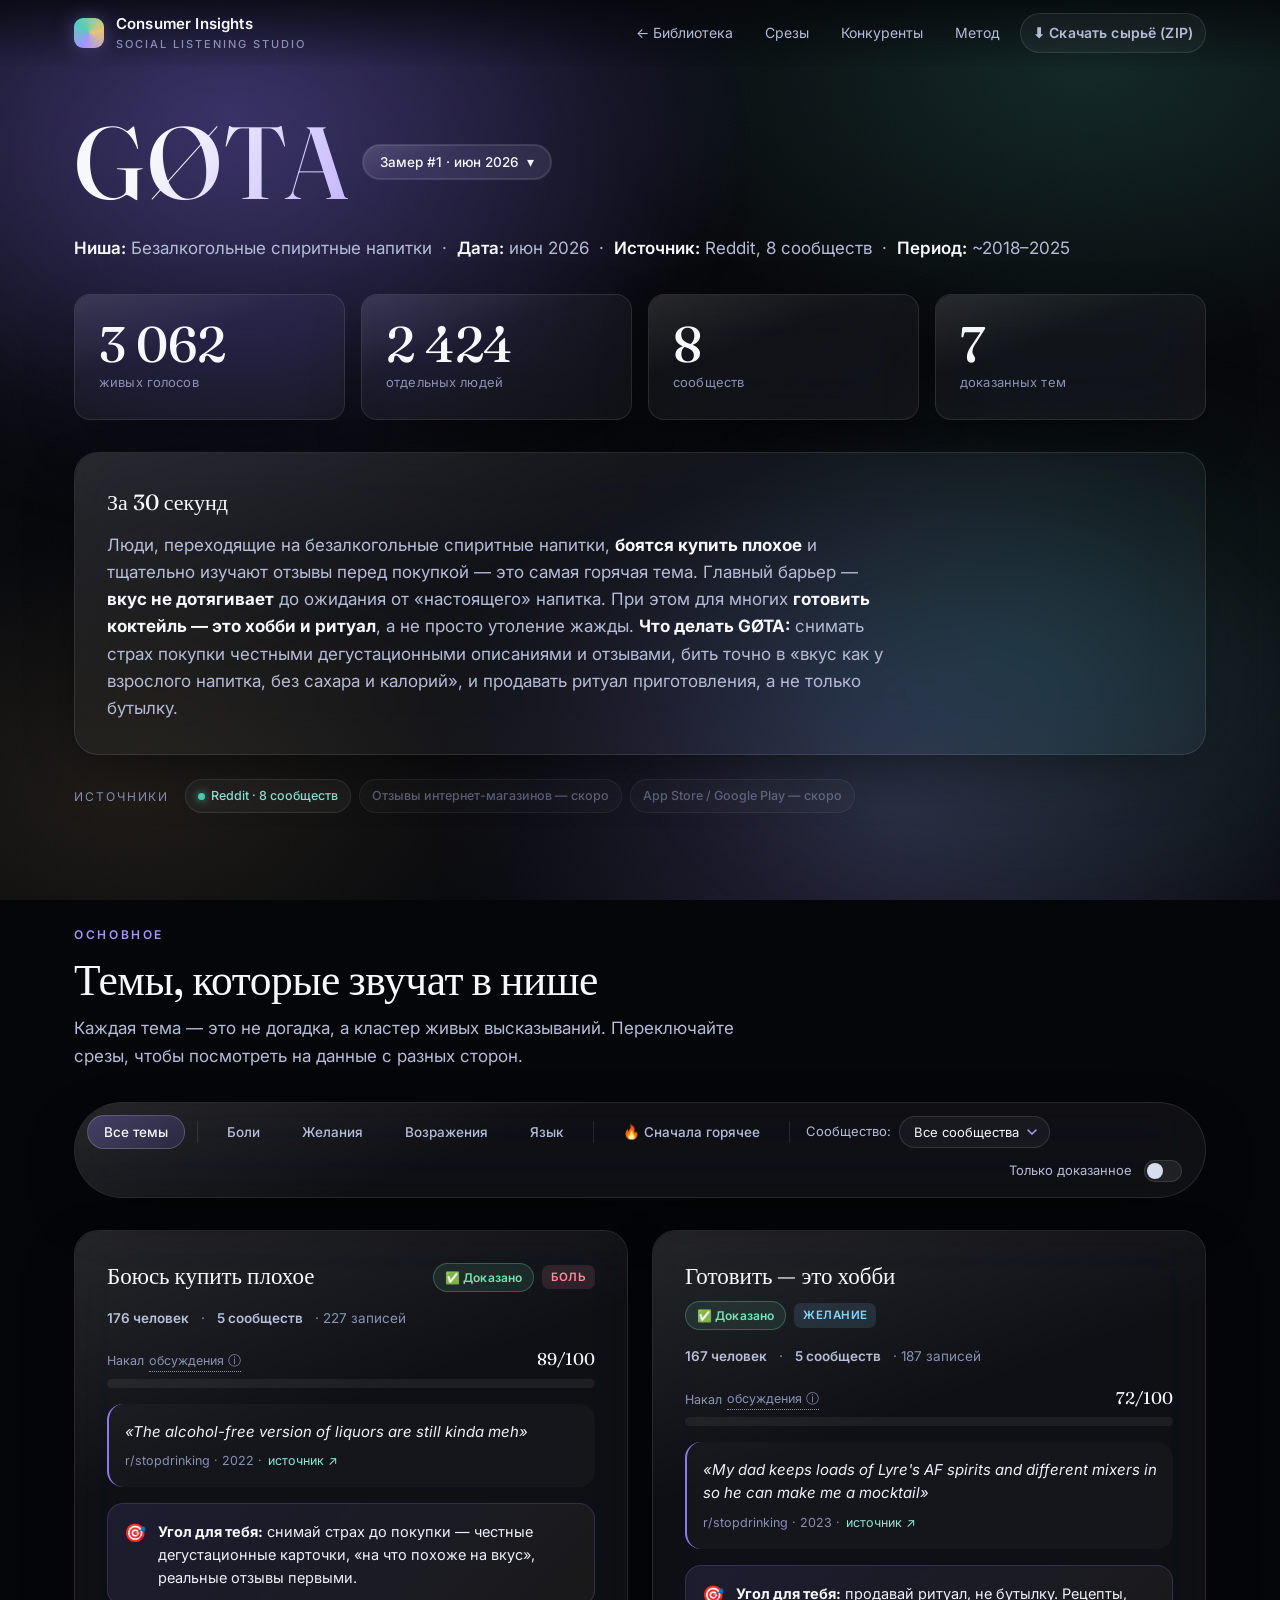
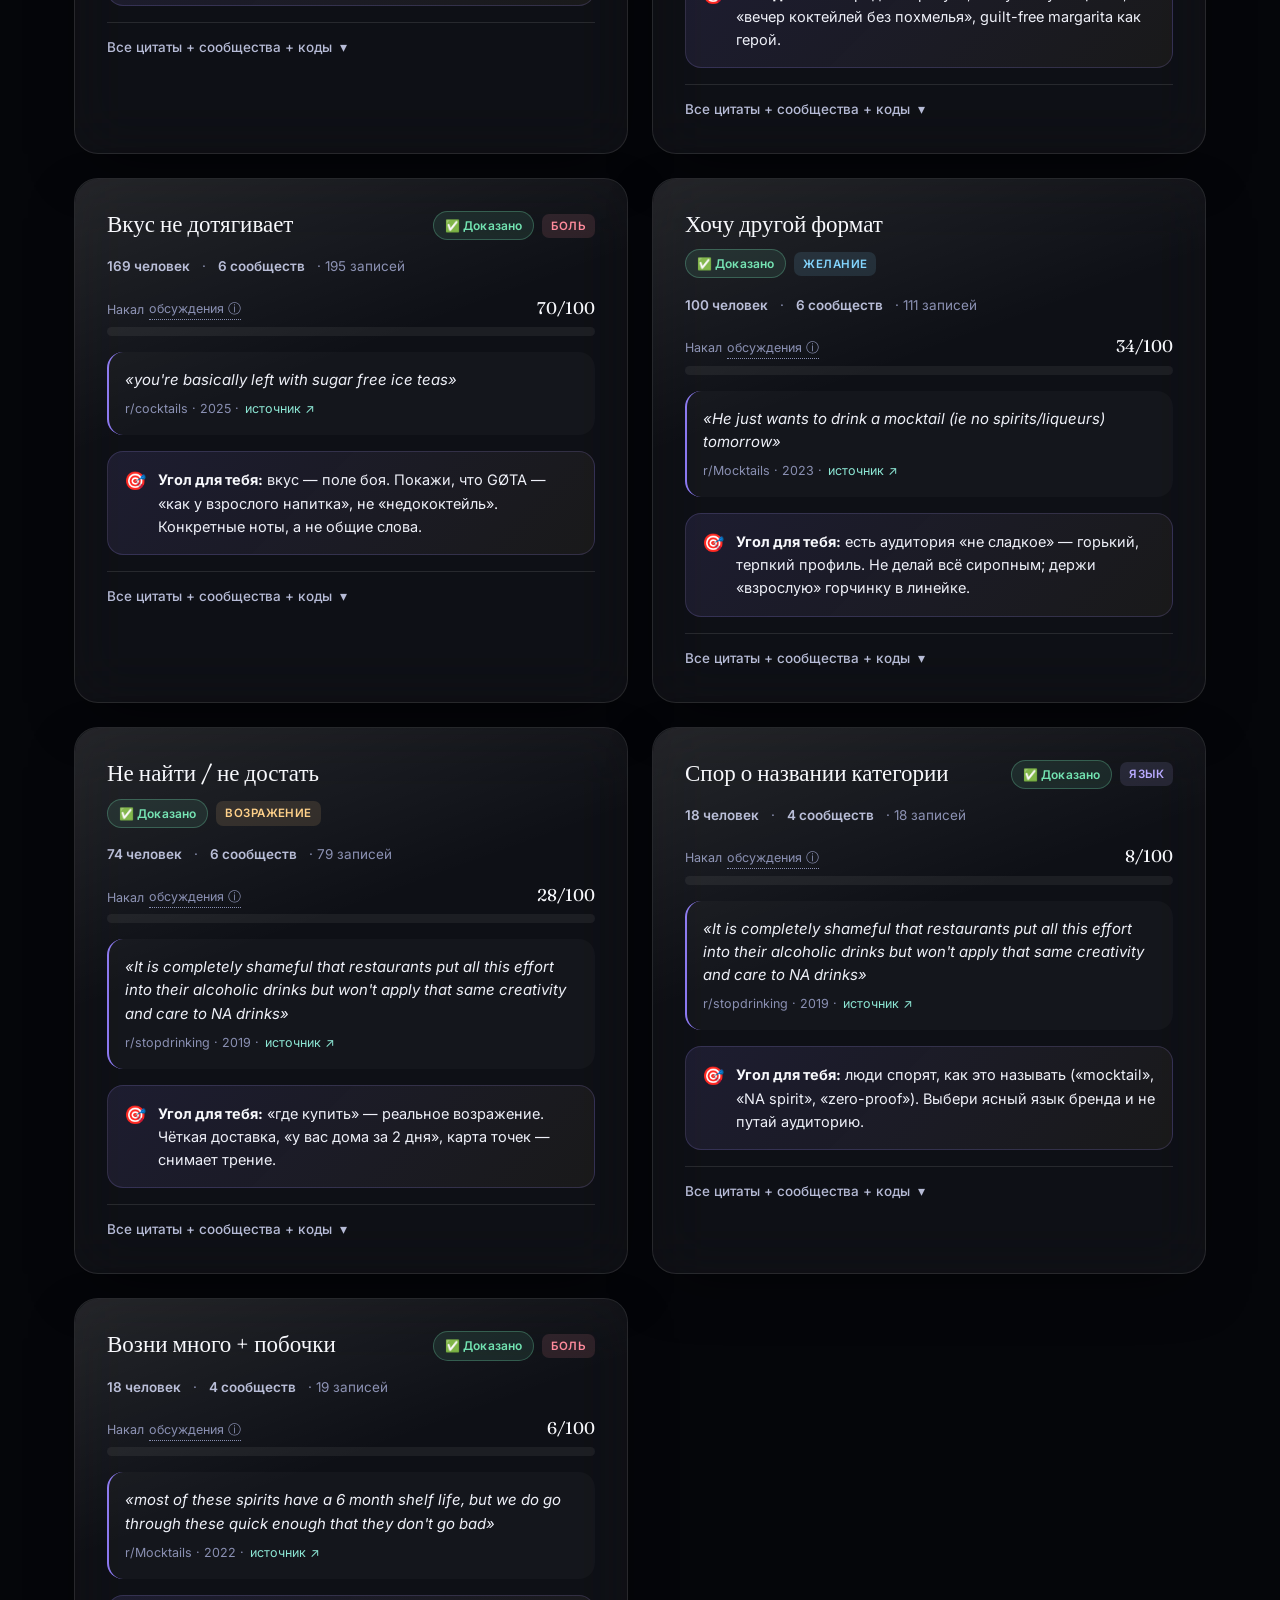
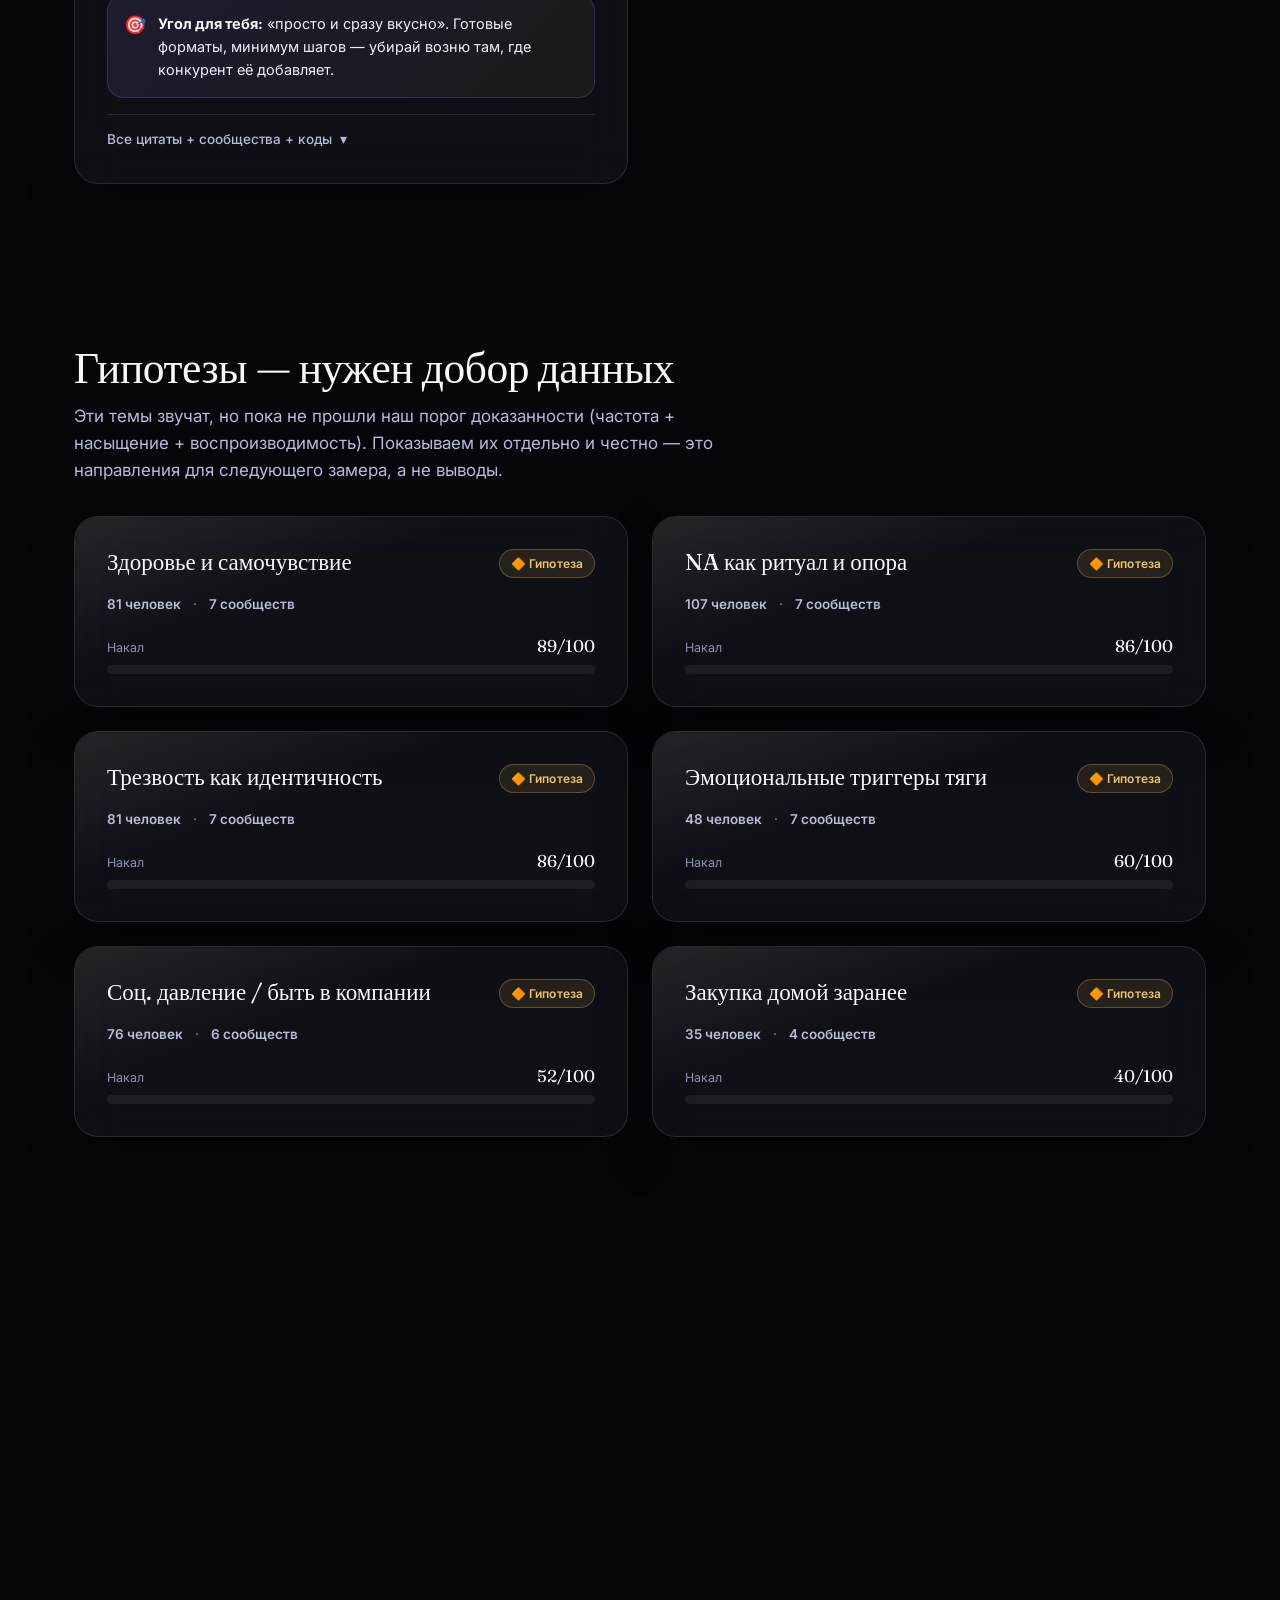
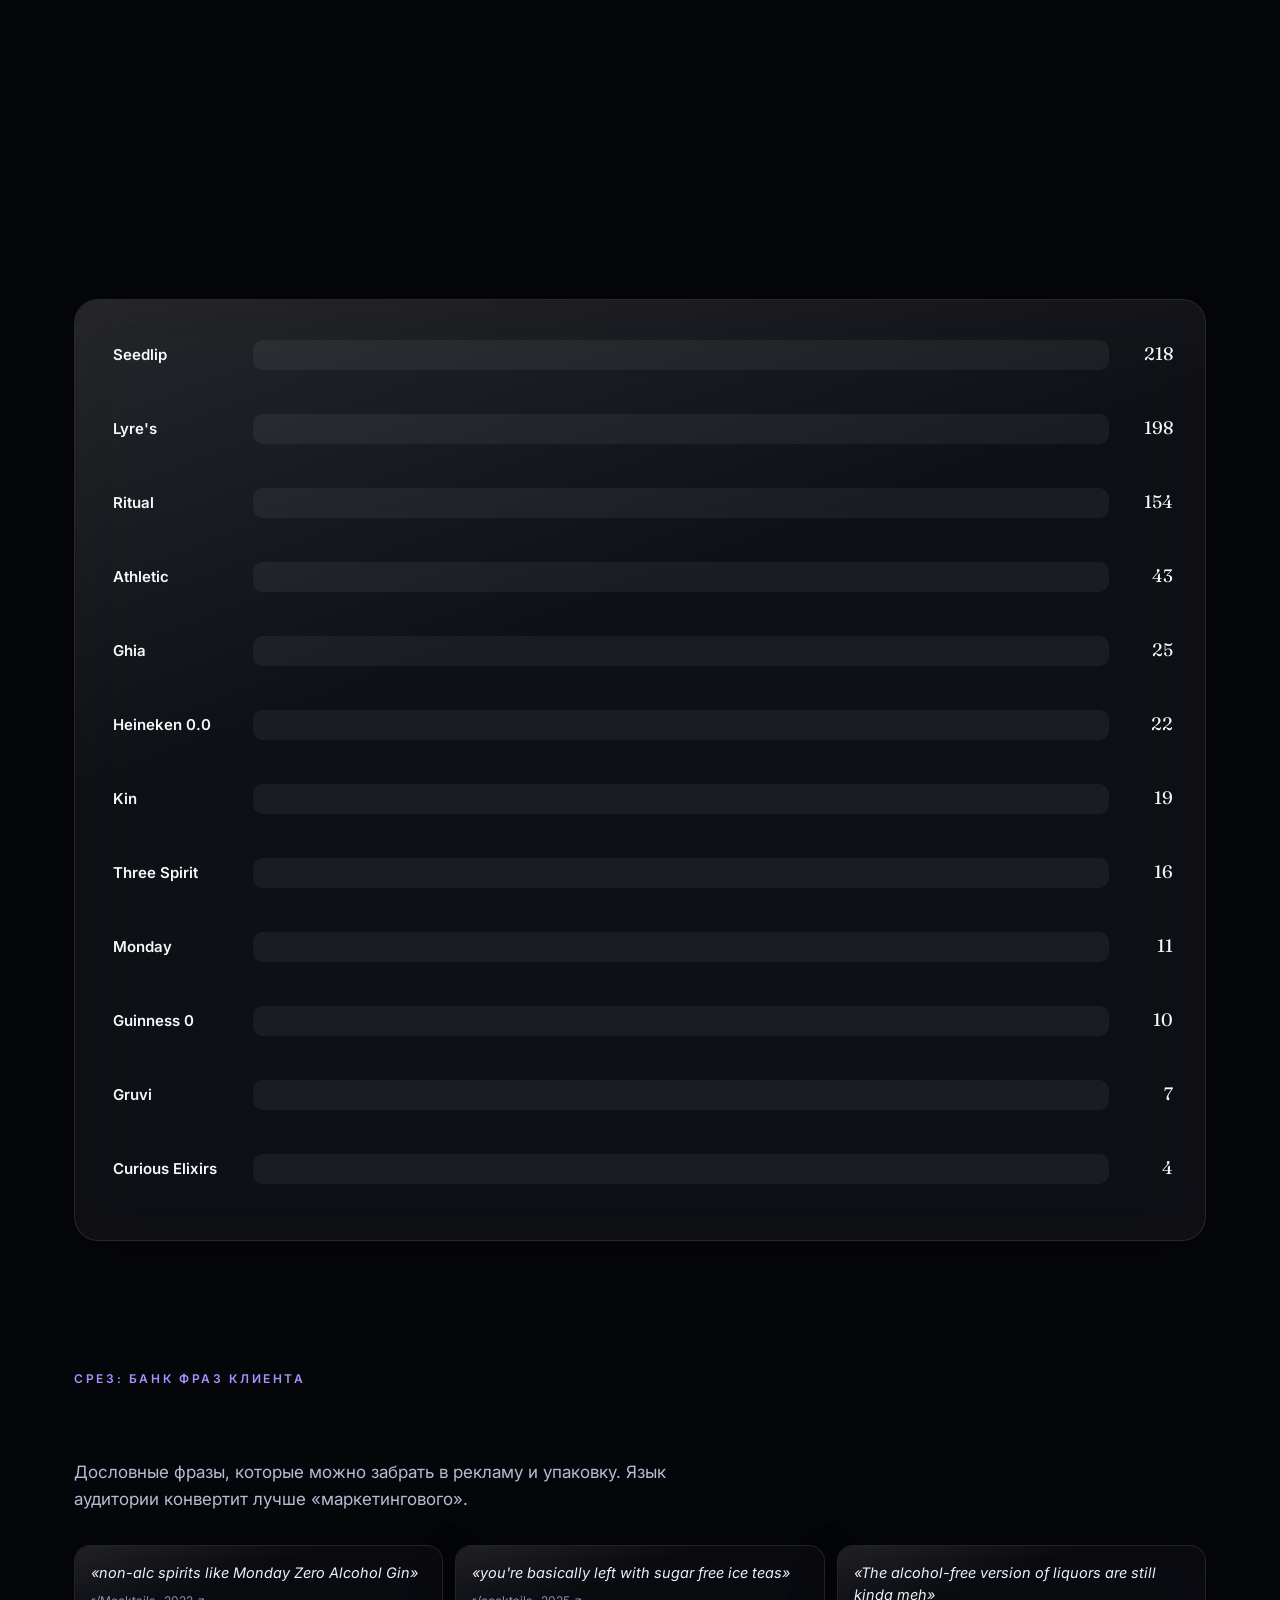
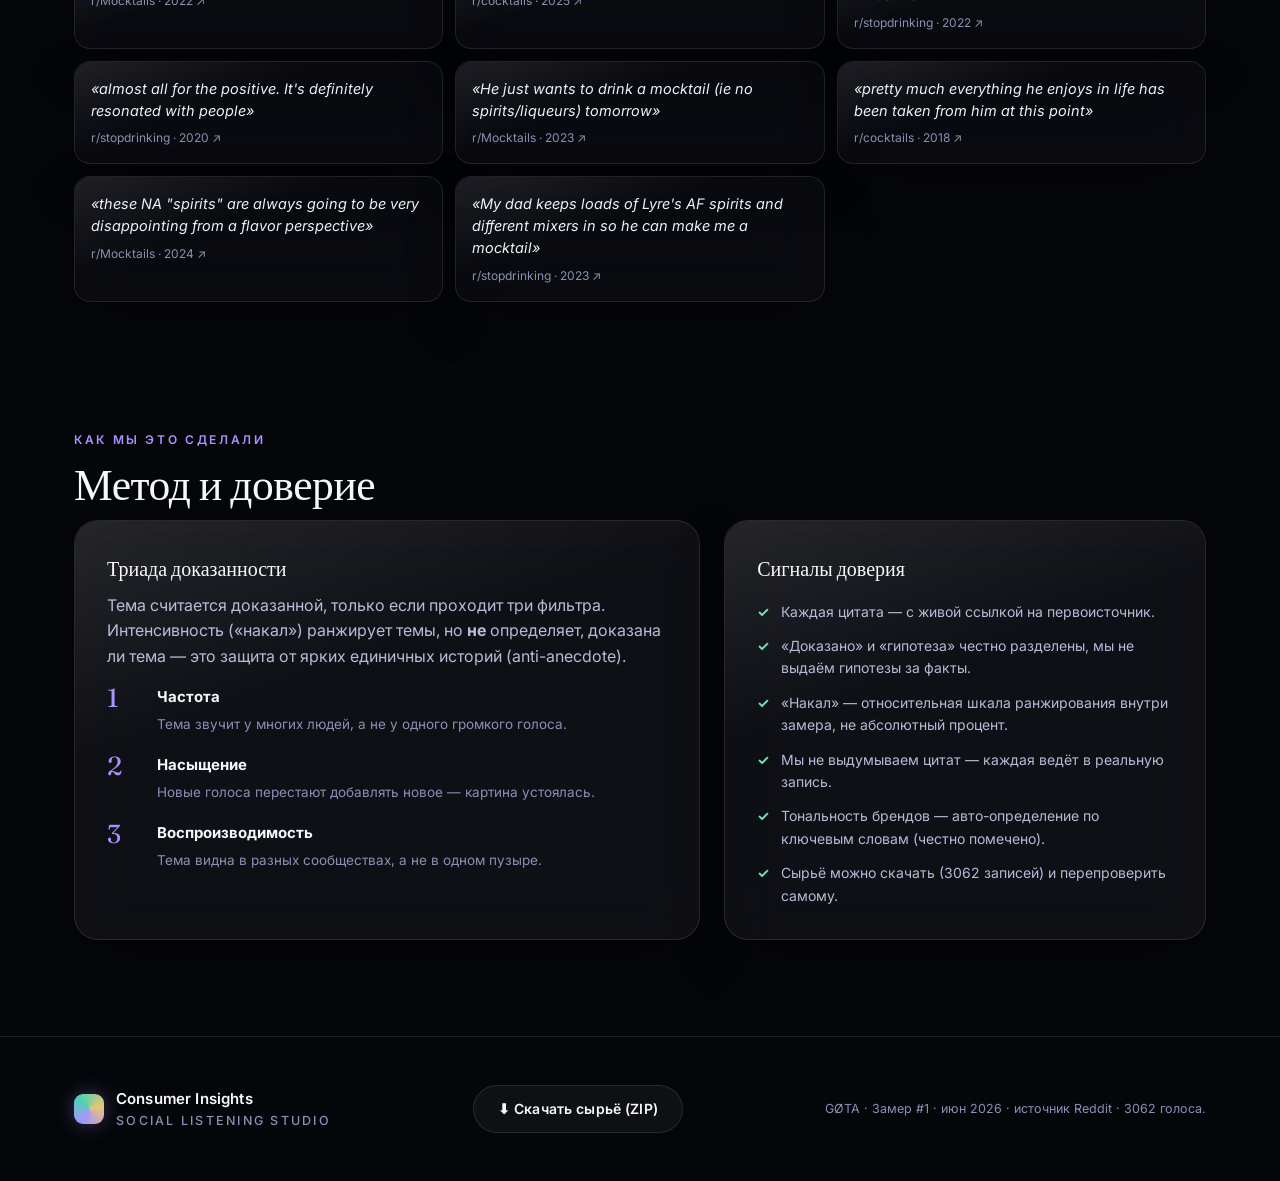
==== report-gota.html @ 9fbd5607 "Consumer Insights site — GØTA study" ====
<!DOCTYPE html>
<html lang="ru">
<head>
<meta charset="UTF-8">
<meta name="viewport" content="width=device-width, initial-scale=1.0">
<title>GØTA — Consumer Insights · Безалкогольные спиритные напитки</title>
<meta name="description" content="Исследование потребителей GØTA: 7 доказанных тем, 3062 живых голосов, источник Reddit.">
<link rel="preconnect" href="https://fonts.googleapis.com">
<link rel="preconnect" href="https://fonts.gstatic.com" crossorigin>
<link href="https://fonts.googleapis.com/css2?family=Fraunces:ital,opsz,wght@0,9..144,400;0,9..144,500;1,9..144,400&family=Inter:wght@400;500;600;700&display=swap" rel="stylesheet">
<link rel="stylesheet" href="assets/css/app.css">
<link rel="stylesheet" href="assets/css/site-extra.css">
<link rel="icon" href="data:image/svg+xml,%3Csvg xmlns='http://www.w3.org/2000/svg' viewBox='0 0 32 32'%3E%3Crect width='32' height='32' rx='9' fill='%238b78f0'/%3E%3C/svg%3E">
</head>
<body>
<div class="aurora" aria-hidden="true"></div>

<!-- ===================== TOPBAR ===================== -->
<header class="topbar">
  <div class="shell topbar__row">
    <a class="brandmark" href="index.html" aria-label="В библиотеку">
      <span class="brandmark__dot" aria-hidden="true"></span>
      <span class="brandmark__name">Consumer Insights<small>Social listening studio</small></span>
    </a>
    <nav class="topnav">
      <a href="index.html">← Библиотека</a>
      <a href="#cuts">Срезы</a>
      <a href="#brands">Конкуренты</a>
      <a href="#method">Метод</a>
      <a class="btn btn--ghost" href="gota-raw-dataset.zip" download>⬇ Скачать сырьё (ZIP)</a>
    </nav>
  </div>
</header>

<!-- ===================== 1. COVER + SUMMARY ===================== -->
<section class="cover">
  <div class="shell">
    <div class="cover__head reveal">
      <h1 class="cover__brand">GØTA</h1>
      <div class="run-select glass" role="group" aria-label="Выбор замера">
        <button class="run-select__btn" data-run-toggle aria-haspopup="true">
          <span data-run-label>Замер #1 · июн 2026</span>
          <span aria-hidden="true">▾</span>
        </button>
        <div class="run-select__menu glass">
          <div class="run-select__item" aria-current="true" data-label="Замер #1 · июн 2026">
            <span>Замер #1</span><small>июн 2026 · текущий</small>
          </div>
          <div class="run-select__item" data-label="Замер #2 · окт 2026">
            <span>Замер #2</span><small>окт 2026 · запланирован</small>
          </div>
          <div class="run-select__item" data-label="Сравнить замеры">
            <span>Сравнить динамику</span><small>скоро</small>
          </div>
        </div>
      </div>
    </div>

    <p class="cover__sub reveal" data-delay="1">
      <b>Ниша:</b> Безалкогольные спиритные напитки &nbsp;·&nbsp;
      <b>Дата:</b> июн 2026 &nbsp;·&nbsp;
      <b>Источник:</b> Reddit, 8 сообществ &nbsp;·&nbsp;
      <b>Период:</b> ~2018–2025
    </p>

    <div class="scope-grid">
      <div class="glass scope-cell reveal" data-delay="1">
        <span class="scope-cell__num" data-count="3062">0</span>
        <span class="scope-cell__label">живых голосов</span>
      </div>
      <div class="glass scope-cell reveal" data-delay="2">
        <span class="scope-cell__num" data-count="2424">0</span>
        <span class="scope-cell__label">отдельных людей</span>
      </div>
      <div class="glass scope-cell reveal" data-delay="3">
        <span class="scope-cell__num" data-count="8">0</span>
        <span class="scope-cell__label">сообществ</span>
      </div>
      <div class="glass scope-cell reveal" data-delay="4">
        <span class="scope-cell__num" data-count="7">0</span>
        <span class="scope-cell__label">доказанных тем</span>
      </div>
    </div>

    <div class="glass summary-card reveal">
      <h3>За 30 секунд</h3>
      <p>Люди, переходящие на безалкогольные спиритные напитки, <b>боятся купить плохое</b> и тщательно изучают отзывы перед покупкой — это самая горячая тема. Главный барьер — <b>вкус не дотягивает</b> до ожидания от «настоящего» напитка. При этом для многих <b>готовить коктейль — это хобби и ритуал</b>, а не просто утоление жажды. <b>Что делать GØTA:</b> снимать страх покупки честными дегустационными описаниями и отзывами, бить точно в «вкус как у взрослого напитка, без сахара и калорий», и продавать ритуал приготовления, а не только бутылку.
</p>
    </div>

    <div class="source-row reveal">
      <span class="source-row__label">Источники</span>
      <span class="chip chip--source"><span class="chip__pulse" aria-hidden="true"></span> Reddit · 8 сообществ</span>
      <span class="chip chip--soon">Отзывы интернет-магазинов — скоро</span>
      <span class="chip chip--soon">App Store / Google Play — скоро</span>
    </div>
  </div>
</section>

<!-- ===================== 2 + 3. THEMES & CUTS ===================== -->
<section id="cuts">
  <div class="shell">
    <p class="eyebrow reveal">Основное</p>
    <h2 class="section-title reveal" data-delay="1">Темы, которые звучат в нише</h2>
    <p class="section-lede reveal" data-delay="2">Каждая тема — это не догадка, а кластер живых высказываний. Переключайте срезы, чтобы посмотреть на данные с разных сторон.</p>

    <!-- CUTS / filter bar -->
    <div class="glass cutbar reveal" data-cutbar role="tablist" aria-label="Срезы данных">
      <button class="cut-chip is-active" data-filter="all" role="tab">Все темы</button>
      <span class="cutbar__divider" aria-hidden="true"></span>
      <button class="cut-chip" data-filter="pain" role="tab">Боли</button>
      <button class="cut-chip" data-filter="desire" role="tab">Желания</button>
      <button class="cut-chip" data-filter="objection" role="tab">Возражения</button>
      <button class="cut-chip" data-filter="language" role="tab">Язык</button>
      <span class="cutbar__divider" aria-hidden="true"></span>
      <button class="cut-chip" data-filter="emotion" role="tab">🔥 Сначала горячее</button>
      <span class="cutbar__divider" aria-hidden="true"></span>
      <span class="cutbar__label">Сообщество:</span>
      <select class="community-select" data-community-select aria-label="Срез по сообществу">
        <option value="all">Все сообщества</option>
        <option value="Mocktails">r/Mocktails</option>
        <option value="nonalcoholic">r/nonalcoholic</option>
        <option value="cocktails">r/cocktails</option>
        <option value="stopdrinking">r/stopdrinking</option>
        <option value="SoberCurious">r/SoberCurious</option>
        <option value="Sober">r/Sober</option>
      </select>
      <label class="toggle">
        Только доказанное
        <input type="checkbox" data-honesty-toggle aria-label="Показать только доказанные темы">
      </label>
    </div>

    <!-- THEME CARDS -->
    <div class="themes-grid" data-themes>
      <article class="glass theme-card reveal"               data-type="pain" data-status="proven" data-emotion="89"
               data-communities="Mocktails,nonalcoholic,stopdrinking,cocktails,SoberCurious">
        <div class="theme-card__head">
          <h3 class="theme-card__title">Боюсь купить плохое</h3>
          <div class="theme-card__badges">
            <span class="badge badge--proven">✅ Доказано</span>
            <span class="tag tag--pain">боль</span>
          </div>
        </div>
        <div class="theme-card__meta"><b>176&nbsp;человек</b> · <b>5&nbsp;сообществ</b> · 227&nbsp;записей</div>
        <div class="emotion">
          <div class="emotion__top">
            <span class="emotion__label">Накал <span class="tip" data-tip="Насколько горячо обсуждают эту тему — относительная шкала внутри замера, не абсолютный процент.">обсуждения ⓘ</span></span>
            <span class="emotion__val">89/100</span>
          </div>
          <div class="emotion__track"><span class="emotion__fill" data-val="89"></span></div>
        </div>
        <div class="quote">
          <p class="quote__text">«The alcohol-free version of liquors are still kinda meh»</p>
          <div class="quote__src">r/stopdrinking · 2022 · <a href="https://www.reddit.com/r/stopdrinking/comments/z7at9y/100_days_sober_what_i_wish_i_knew_when_i_started/" target="_blank" rel="noopener">источник ↗</a></div>
        </div>
        <div class="angle">
          <span class="angle__icon">🎯</span>
          <span class="angle__text"><b>Угол для тебя:</b> снимай страх до покупки — честные дегустационные карточки, «на что похоже на вкус», реальные отзывы первыми.</span>
        </div>
        <div class="expander" data-expander>
          <button class="expander__btn" aria-expanded="false">Все цитаты + сообщества + коды <span class="expander__chev" aria-hidden="true">▾</span></button>
          <div class="expander__body"><div class="expander__inner">
            <div class="quote">
              <p class="quote__text">«non-alc spirits like Monday Zero Alcohol Gin»</p>
              <div class="quote__src">r/Mocktails · 2022 · <a href="https://www.reddit.com/r/Mocktails/comments/v16ivv/for_those_asking_about_nonalc_spirits_like_monday/" target="_blank" rel="noopener">источник ↗</a></div>
            </div>
            <div class="quote">
              <p class="quote__text">«I'm not sure I could tell you if you mixed the bourbon one into anything»</p>
              <div class="quote__src">r/Mocktails · 2021 · <a href="https://www.reddit.com/r/Mocktails/comments/l6ztj1/ive_tried_a_lot_of_na_drinks_list_and_short/" target="_blank" rel="noopener">источник ↗</a></div>
            </div>
            <div class="quote">
              <p class="quote__text">«I host alot of events and this is always the number 1 favorite drink!»</p>
              <div class="quote__src">r/Mocktails · 2025 · <a href="https://www.reddit.com/r/Mocktails/comments/1knl3ef/na_lunch_drinks/msj410x/" target="_blank" rel="noopener">источник ↗</a></div>
            </div>
            <div class="theme-communities">
              <h6 class="theme-communities__h">Где звучит</h6>
              <span class="community-pill">r/Mocktails · 70</span>
              <span class="community-pill">r/nonalcoholic · 62</span>
              <span class="community-pill">r/stopdrinking · 61</span>
              <span class="community-pill">r/cocktails · 32</span>
              <span class="community-pill">r/SoberCurious · 2</span>
            </div>
            <div class="theme-codes">
              <span class="code-pill">seek-honest-na-reviews</span>
              <span class="code-pill">want-na-samples-before-buying</span>
              <span class="code-pill">stuck-with-bad-na-purchase</span>
              <span class="code-pill">share-na-favorites-list</span>
            </div>
          </div></div>
        </div>
      </article>
      <article class="glass theme-card reveal" data-delay="1"               data-type="desire" data-status="proven" data-emotion="72"
               data-communities="Mocktails,cocktails,nonalcoholic,stopdrinking,SoberCurious">
        <div class="theme-card__head">
          <h3 class="theme-card__title">Готовить — это хобби</h3>
          <div class="theme-card__badges">
            <span class="badge badge--proven">✅ Доказано</span>
            <span class="tag tag--desire">желание</span>
          </div>
        </div>
        <div class="theme-card__meta"><b>167&nbsp;человек</b> · <b>5&nbsp;сообществ</b> · 187&nbsp;записей</div>
        <div class="emotion">
          <div class="emotion__top">
            <span class="emotion__label">Накал <span class="tip" data-tip="Насколько горячо обсуждают эту тему — относительная шкала внутри замера, не абсолютный процент.">обсуждения ⓘ</span></span>
            <span class="emotion__val">72/100</span>
          </div>
          <div class="emotion__track"><span class="emotion__fill" data-val="72"></span></div>
        </div>
        <div class="quote">
          <p class="quote__text">«My dad keeps loads of Lyre's AF spirits and different mixers in so he can make me a mocktail»</p>
          <div class="quote__src">r/stopdrinking · 2023 · <a href="https://www.reddit.com/r/stopdrinking/comments/13ohjsj/the_daily_checkin_for_monday_may_22nd_just_for/" target="_blank" rel="noopener">источник ↗</a></div>
        </div>
        <div class="angle">
          <span class="angle__icon">🎯</span>
          <span class="angle__text"><b>Угол для тебя:</b> продавай ритуал, не бутылку. Рецепты, «вечер коктейлей без похмелья», guilt-free margarita как герой.</span>
        </div>
        <div class="expander" data-expander>
          <button class="expander__btn" aria-expanded="false">Все цитаты + сообщества + коды <span class="expander__chev" aria-hidden="true">▾</span></button>
          <div class="expander__body"><div class="expander__inner">
            <div class="quote">
              <p class="quote__text">«even nonalcoholic spirits or drinks with adaptogens, kava, THC and the likes are personally risky for me. They can trigger cravings or lead me back into dangerous territory»</p>
              <div class="quote__src">r/Mocktails · 2025 · <a href="https://www.reddit.com/r/Mocktails/comments/1k1de1t/seeking_complex_flavor_profile_mocktails_no_na/" target="_blank" rel="noopener">источник ↗</a></div>
            </div>
            <div class="quote">
              <p class="quote__text">«I'm not sure I could tell you if you mixed the bourbon one into anything»</p>
              <div class="quote__src">r/Mocktails · 2021 · <a href="https://www.reddit.com/r/Mocktails/comments/l6ztj1/ive_tried_a_lot_of_na_drinks_list_and_short/" target="_blank" rel="noopener">источник ↗</a></div>
            </div>
            <div class="quote">
              <p class="quote__text">«his relationship with alcohol was abusive and needed to end»</p>
              <div class="quote__src">r/cocktails · 2021 · <a href="https://www.reddit.com/r/cocktails/comments/owjizq/favorite_mocktails/" target="_blank" rel="noopener">источник ↗</a></div>
            </div>
            <div class="theme-communities">
              <h6 class="theme-communities__h">Где звучит</h6>
              <span class="community-pill">r/Mocktails · 73</span>
              <span class="community-pill">r/cocktails · 66</span>
              <span class="community-pill">r/nonalcoholic · 23</span>
              <span class="community-pill">r/stopdrinking · 23</span>
              <span class="community-pill">r/SoberCurious · 2</span>
            </div>
            <div class="theme-codes">
              <span class="code-pill">ritual-of-making-drinks</span>
              <span class="code-pill">enjoy-cocktail-hobby-sober</span>
              <span class="code-pill">diy-mocktails-with-syrups</span>
              <span class="code-pill">diy-cheaper-than-na-spirits</span>
              <span class="code-pill">blend-na-spirits-to-improve</span>
            </div>
          </div></div>
        </div>
      </article>
      <article class="glass theme-card reveal" data-delay="2"               data-type="pain" data-status="proven" data-emotion="70"
               data-communities="Mocktails,cocktails,nonalcoholic,stopdrinking,SoberCurious,Sober">
        <div class="theme-card__head">
          <h3 class="theme-card__title">Вкус не дотягивает</h3>
          <div class="theme-card__badges">
            <span class="badge badge--proven">✅ Доказано</span>
            <span class="tag tag--pain">боль</span>
          </div>
        </div>
        <div class="theme-card__meta"><b>169&nbsp;человек</b> · <b>6&nbsp;сообществ</b> · 195&nbsp;записей</div>
        <div class="emotion">
          <div class="emotion__top">
            <span class="emotion__label">Накал <span class="tip" data-tip="Насколько горячо обсуждают эту тему — относительная шкала внутри замера, не абсолютный процент.">обсуждения ⓘ</span></span>
            <span class="emotion__val">70/100</span>
          </div>
          <div class="emotion__track"><span class="emotion__fill" data-val="70"></span></div>
        </div>
        <div class="quote">
          <p class="quote__text">«you're basically left with sugar free ice teas»</p>
          <div class="quote__src">r/cocktails · 2025 · <a href="https://www.reddit.com/r/cocktails/comments/1kpen5a/i_have_a_challenge_for_bars_and_cocktail_wizards/msx9cxl/" target="_blank" rel="noopener">источник ↗</a></div>
        </div>
        <div class="angle">
          <span class="angle__icon">🎯</span>
          <span class="angle__text"><b>Угол для тебя:</b> вкус — поле боя. Покажи, что GØTA — «как у взрослого напитка», не «недококтейль». Конкретные ноты, а не общие слова.</span>
        </div>
        <div class="expander" data-expander>
          <button class="expander__btn" aria-expanded="false">Все цитаты + сообщества + коды <span class="expander__chev" aria-hidden="true">▾</span></button>
          <div class="expander__body"><div class="expander__inner">
            <div class="quote">
              <p class="quote__text">«I may not return to alcohol even post pregnancy because I am really not missing how it made me feel»</p>
              <div class="quote__src">r/Mocktails · 2022 · <a href="https://www.reddit.com/r/Mocktails/comments/uptgz3/how_to_get_that_tang/" target="_blank" rel="noopener">источник ↗</a></div>
            </div>
            <div class="quote">
              <p class="quote__text">«I'm not sure I could tell you if you mixed the bourbon one into anything»</p>
              <div class="quote__src">r/Mocktails · 2021 · <a href="https://www.reddit.com/r/Mocktails/comments/l6ztj1/ive_tried_a_lot_of_na_drinks_list_and_short/" target="_blank" rel="noopener">источник ↗</a></div>
            </div>
            <div class="quote">
              <p class="quote__text">«I don't own NA rum; you could certainly give that a try, but I'm not convinced that it would be good unless you find a good brand or make your own»</p>
              <div class="quote__src">r/Mocktails · 2025 · <a href="https://www.reddit.com/r/Mocktails/comments/1kkdna8/nai_tai/" target="_blank" rel="noopener">источник ↗</a></div>
            </div>
            <div class="theme-communities">
              <h6 class="theme-communities__h">Где звучит</h6>
              <span class="community-pill">r/Mocktails · 57</span>
              <span class="community-pill">r/cocktails · 54</span>
              <span class="community-pill">r/nonalcoholic · 48</span>
              <span class="community-pill">r/stopdrinking · 33</span>
              <span class="community-pill">r/SoberCurious · 2</span>
              <span class="community-pill">r/Sober · 1</span>
            </div>
            <div class="theme-codes">
              <span class="code-pill">question-na-spirit-taste</span>
              <span class="code-pill">seedlip-weak-flavor</span>
              <span class="code-pill">na-bourbon-too-smoky</span>
              <span class="code-pill">na-too-sweet</span>
              <span class="code-pill">na-flavor-lost-in-mixing</span>
              <span class="code-pill">na-spirit-too-weak-solo</span>
              <span class="code-pill">na-spirits-fail-to-satisfy</span>
              <span class="code-pill">na-must-replace-mouthfeel-burn</span>
            </div>
          </div></div>
        </div>
      </article>
      <article class="glass theme-card reveal" data-delay="3"               data-type="desire" data-status="proven" data-emotion="34"
               data-communities="Mocktails,nonalcoholic,stopdrinking,cocktails,SoberCurious,Sober">
        <div class="theme-card__head">
          <h3 class="theme-card__title">Хочу другой формат</h3>
          <div class="theme-card__badges">
            <span class="badge badge--proven">✅ Доказано</span>
            <span class="tag tag--desire">желание</span>
          </div>
        </div>
        <div class="theme-card__meta"><b>100&nbsp;человек</b> · <b>6&nbsp;сообществ</b> · 111&nbsp;записей</div>
        <div class="emotion">
          <div class="emotion__top">
            <span class="emotion__label">Накал <span class="tip" data-tip="Насколько горячо обсуждают эту тему — относительная шкала внутри замера, не абсолютный процент.">обсуждения ⓘ</span></span>
            <span class="emotion__val">34/100</span>
          </div>
          <div class="emotion__track"><span class="emotion__fill" data-val="34"></span></div>
        </div>
        <div class="quote">
          <p class="quote__text">«He just wants to drink a mocktail (ie no spirits/liqueurs) tomorrow»</p>
          <div class="quote__src">r/Mocktails · 2023 · <a href="https://www.reddit.com/r/Mocktails/comments/14wyw9p/mocktail_with_angostura/" target="_blank" rel="noopener">источник ↗</a></div>
        </div>
        <div class="angle">
          <span class="angle__icon">🎯</span>
          <span class="angle__text"><b>Угол для тебя:</b> есть аудитория «не сладкое» — горький, терпкий профиль. Не делай всё сиропным; держи «взрослую» горчинку в линейке.</span>
        </div>
        <div class="expander" data-expander>
          <button class="expander__btn" aria-expanded="false">Все цитаты + сообщества + коды <span class="expander__chev" aria-hidden="true">▾</span></button>
          <div class="expander__body"><div class="expander__inner">
            <div class="quote">
              <p class="quote__text">«good but honestly can just skip that stuff and do tonic water with a healthy squeeze of lime»</p>
              <div class="quote__src">r/stopdrinking · 2022 · <a href="https://www.reddit.com/r/stopdrinking/comments/t1zo1a/any_favorite_na_spirits_or_beers/" target="_blank" rel="noopener">источник ↗</a></div>
            </div>
            <div class="quote">
              <p class="quote__text">«My crutch when it comes to beer has always trash beer like a Miller High Life or a Coors Banquet»</p>
              <div class="quote__src">r/stopdrinking · 2022 · <a href="https://www.reddit.com/r/stopdrinking/comments/ydl6if/where_can_i_get_tasty_nonalcoholic_beer_and_liquor/" target="_blank" rel="noopener">источник ↗</a></div>
            </div>
            <div class="quote">
              <p class="quote__text">«I'd still love to find something interesting to drink while cooking that doesn't have bubbles»</p>
              <div class="quote__src">r/stopdrinking · 2023 · <a href="https://www.reddit.com/r/stopdrinking/comments/106cnc5/has_anyone_tried_non_na_wine_or_seedlip_spirits/" target="_blank" rel="noopener">источник ↗</a></div>
            </div>
            <div class="theme-communities">
              <h6 class="theme-communities__h">Где звучит</h6>
              <span class="community-pill">r/Mocktails · 37</span>
              <span class="community-pill">r/nonalcoholic · 34</span>
              <span class="community-pill">r/stopdrinking · 23</span>
              <span class="community-pill">r/cocktails · 14</span>
              <span class="community-pill">r/SoberCurious · 2</span>
              <span class="community-pill">r/Sober · 1</span>
            </div>
            <div class="theme-codes">
              <span class="code-pill">seek-non-carbonated-na</span>
              <span class="code-pill">seek-lighter-na-beer</span>
              <span class="code-pill">want-functional-na-drinks</span>
              <span class="code-pill">prefer-rtd-na-format</span>
              <span class="code-pill">prefer-clean-label-na</span>
              <span class="code-pill">prefer-na-own-identity</span>
              <span class="code-pill">prefer-simple-over-na-spirits</span>
              <span class="code-pill">prefer-traditional-mocktails</span>
            </div>
          </div></div>
        </div>
      </article>
      <article class="glass theme-card reveal" data-delay="0"               data-type="objection" data-status="proven" data-emotion="28"
               data-communities="Mocktails,nonalcoholic,stopdrinking,cocktails,Sober,SoberCurious">
        <div class="theme-card__head">
          <h3 class="theme-card__title">Не найти / не достать</h3>
          <div class="theme-card__badges">
            <span class="badge badge--proven">✅ Доказано</span>
            <span class="tag tag--objection">возражение</span>
          </div>
        </div>
        <div class="theme-card__meta"><b>74&nbsp;человек</b> · <b>6&nbsp;сообществ</b> · 79&nbsp;записей</div>
        <div class="emotion">
          <div class="emotion__top">
            <span class="emotion__label">Накал <span class="tip" data-tip="Насколько горячо обсуждают эту тему — относительная шкала внутри замера, не абсолютный процент.">обсуждения ⓘ</span></span>
            <span class="emotion__val">28/100</span>
          </div>
          <div class="emotion__track"><span class="emotion__fill" data-val="28"></span></div>
        </div>
        <div class="quote">
          <p class="quote__text">«It is completely shameful that restaurants put all this effort into their alcoholic drinks but won't apply that same creativity and care to NA drinks»</p>
          <div class="quote__src">r/stopdrinking · 2019 · <a href="https://www.reddit.com/r/stopdrinking/comments/d6vh2n/my_bartender_friend_is_going_to_create_a_na_drink/" target="_blank" rel="noopener">источник ↗</a></div>
        </div>
        <div class="angle">
          <span class="angle__icon">🎯</span>
          <span class="angle__text"><b>Угол для тебя:</b> «где купить» — реальное возражение. Чёткая доставка, «у вас дома за 2 дня», карта точек — снимает трение.</span>
        </div>
        <div class="expander" data-expander>
          <button class="expander__btn" aria-expanded="false">Все цитаты + сообщества + коды <span class="expander__chev" aria-hidden="true">▾</span></button>
          <div class="expander__body"><div class="expander__inner">
            <div class="quote">
              <p class="quote__text">«pretty much everything he enjoys in life has been taken from him at this point»</p>
              <div class="quote__src">r/cocktails · 2018 · <a href="https://www.reddit.com/r/cocktails/comments/88jbo5/help_is_there_a_good_nonalcoholic_gin_substitute/" target="_blank" rel="noopener">источник ↗</a></div>
            </div>
            <div class="quote">
              <p class="quote__text">«I did watch the bartender make my drink to ensure there would be no alcohol in it»</p>
              <div class="quote__src">r/Sober · 2025 · <a href="https://www.reddit.com/r/Sober/comments/1kplwct/went_to_a_bar_last_night_and_did_not_drink/" target="_blank" rel="noopener">источник ↗</a></div>
            </div>
            <div class="quote">
              <p class="quote__text">«almost all for the positive. It's definitely resonated with people»</p>
              <div class="quote__src">r/stopdrinking · 2020 · <a href="https://www.reddit.com/r/stopdrinking/comments/elwkdb/one_of_minneapolis_best_cocktail_bars_has_a_new/" target="_blank" rel="noopener">источник ↗</a></div>
            </div>
            <div class="theme-communities">
              <h6 class="theme-communities__h">Где звучит</h6>
              <span class="community-pill">r/Mocktails · 24</span>
              <span class="community-pill">r/nonalcoholic · 24</span>
              <span class="community-pill">r/stopdrinking · 16</span>
              <span class="community-pill">r/cocktails · 13</span>
              <span class="community-pill">r/Sober · 1</span>
              <span class="community-pill">r/SoberCurious · 1</span>
            </div>
            <div class="theme-codes">
              <span class="code-pill">na-availability-varies-by-region</span>
              <span class="code-pill">na-hard-to-find-in-store</span>
              <span class="code-pill">seek-na-at-restaurants</span>
              <span class="code-pill">age-gate-frustration-for-na</span>
              <span class="code-pill">bar-serves-na-spirits</span>
            </div>
          </div></div>
        </div>
      </article>
      <article class="glass theme-card reveal" data-delay="1"               data-type="language" data-status="proven" data-emotion="8"
               data-communities="cocktails,stopdrinking,nonalcoholic,Mocktails">
        <div class="theme-card__head">
          <h3 class="theme-card__title">Спор о названии категории</h3>
          <div class="theme-card__badges">
            <span class="badge badge--proven">✅ Доказано</span>
            <span class="tag tag--language">язык</span>
          </div>
        </div>
        <div class="theme-card__meta"><b>18&nbsp;человек</b> · <b>4&nbsp;сообществ</b> · 18&nbsp;записей</div>
        <div class="emotion">
          <div class="emotion__top">
            <span class="emotion__label">Накал <span class="tip" data-tip="Насколько горячо обсуждают эту тему — относительная шкала внутри замера, не абсолютный процент.">обсуждения ⓘ</span></span>
            <span class="emotion__val">8/100</span>
          </div>
          <div class="emotion__track"><span class="emotion__fill" data-val="8"></span></div>
        </div>
        <div class="quote">
          <p class="quote__text">«It is completely shameful that restaurants put all this effort into their alcoholic drinks but won't apply that same creativity and care to NA drinks»</p>
          <div class="quote__src">r/stopdrinking · 2019 · <a href="https://www.reddit.com/r/stopdrinking/comments/d6vh2n/my_bartender_friend_is_going_to_create_a_na_drink/" target="_blank" rel="noopener">источник ↗</a></div>
        </div>
        <div class="angle">
          <span class="angle__icon">🎯</span>
          <span class="angle__text"><b>Угол для тебя:</b> люди спорят, как это называть («mocktail», «NA spirit», «zero-proof»). Выбери ясный язык бренда и не путай аудиторию.</span>
        </div>
        <div class="expander" data-expander>
          <button class="expander__btn" aria-expanded="false">Все цитаты + сообщества + коды <span class="expander__chev" aria-hidden="true">▾</span></button>
          <div class="expander__body"><div class="expander__inner">
            <div class="quote">
              <p class="quote__text">«almost all for the positive. It's definitely resonated with people»</p>
              <div class="quote__src">r/stopdrinking · 2020 · <a href="https://www.reddit.com/r/stopdrinking/comments/elwkdb/one_of_minneapolis_best_cocktail_bars_has_a_new/" target="_blank" rel="noopener">источник ↗</a></div>
            </div>
            <div class="quote">
              <p class="quote__text">«make them sit proudly side by side with the cocktails themselves»</p>
              <div class="quote__src">r/cocktails · 2018 · <a href="https://www.reddit.com/r/cocktails/comments/8ckxj8/what_are_some_mocktails_that_dont_just_feel_like/" target="_blank" rel="noopener">источник ↗</a></div>
            </div>
            <div class="quote">
              <p class="quote__text">«The more this market share increases, the more options we'll have. Keep clearing the shelves and asking your bartenders for NA!»</p>
              <div class="quote__src">r/stopdrinking · 2023 · <a href="https://www.reddit.com/r/stopdrinking/comments/14aexg1/fave_na_drinks/" target="_blank" rel="noopener">источник ↗</a></div>
            </div>
            <div class="theme-communities">
              <h6 class="theme-communities__h">Где звучит</h6>
              <span class="community-pill">r/cocktails · 6</span>
              <span class="community-pill">r/stopdrinking · 5</span>
              <span class="community-pill">r/nonalcoholic · 4</span>
              <span class="community-pill">r/Mocktails · 3</span>
            </div>
            <div class="theme-codes">
              <span class="code-pill">dislike-mocktail-label</span>
              <span class="code-pill">advocate-na-market-growth</span>
            </div>
          </div></div>
        </div>
      </article>
      <article class="glass theme-card reveal" data-delay="2"               data-type="pain" data-status="proven" data-emotion="6"
               data-communities="Mocktails,stopdrinking,SoberCurious,nonalcoholic">
        <div class="theme-card__head">
          <h3 class="theme-card__title">Возни много + побочки</h3>
          <div class="theme-card__badges">
            <span class="badge badge--proven">✅ Доказано</span>
            <span class="tag tag--pain">боль</span>
          </div>
        </div>
        <div class="theme-card__meta"><b>18&nbsp;человек</b> · <b>4&nbsp;сообществ</b> · 19&nbsp;записей</div>
        <div class="emotion">
          <div class="emotion__top">
            <span class="emotion__label">Накал <span class="tip" data-tip="Насколько горячо обсуждают эту тему — относительная шкала внутри замера, не абсолютный процент.">обсуждения ⓘ</span></span>
            <span class="emotion__val">6/100</span>
          </div>
          <div class="emotion__track"><span class="emotion__fill" data-val="6"></span></div>
        </div>
        <div class="quote">
          <p class="quote__text">«most of these spirits have a 6 month shelf life, but we do go through these quick enough that they don't go bad»</p>
          <div class="quote__src">r/Mocktails · 2022 · <a href="https://www.reddit.com/r/Mocktails/comments/w77lg2/whats_on_your_bar_cart/ihljrok/" target="_blank" rel="noopener">источник ↗</a></div>
        </div>
        <div class="angle">
          <span class="angle__icon">🎯</span>
          <span class="angle__text"><b>Угол для тебя:</b> «просто и сразу вкусно». Готовые форматы, минимум шагов — убирай возню там, где конкурент её добавляет.</span>
        </div>
        <div class="expander" data-expander>
          <button class="expander__btn" aria-expanded="false">Все цитаты + сообщества + коды <span class="expander__chev" aria-hidden="true">▾</span></button>
          <div class="expander__body"><div class="expander__inner">
            <div class="quote">
              <p class="quote__text">«these NA "spirits" are always going to be very disappointing from a flavor perspective»</p>
              <div class="quote__src">r/Mocktails · 2024 · <a href="https://www.reddit.com/r/Mocktails/comments/1ahebsz/making_na_spirits_by_boiling_full_proof_spirit/konwnt6/" target="_blank" rel="noopener">источник ↗</a></div>
            </div>
            <div class="quote">
              <p class="quote__text">«I also strongly recommend preserved lemon as an ingredient»</p>
              <div class="quote__src">r/Mocktails · 2025 · <a href="https://www.reddit.com/r/Mocktails/comments/1jhk68z/best_mocktail_ingredients_i_need_to_severely_cut/mj8rwy5/" target="_blank" rel="noopener">источник ↗</a></div>
            </div>
            <div class="quote">
              <p class="quote__text">«it can very easily wreck a drink»</p>
              <div class="quote__src">r/Mocktails · 2022 · <a href="https://www.reddit.com/r/Mocktails/comments/xo9mti/shirley_temple_2/ipzrv3c/" target="_blank" rel="noopener">источник ↗</a></div>
            </div>
            <div class="theme-communities">
              <h6 class="theme-communities__h">Где звучит</h6>
              <span class="community-pill">r/Mocktails · 9</span>
              <span class="community-pill">r/stopdrinking · 8</span>
              <span class="community-pill">r/SoberCurious · 1</span>
              <span class="community-pill">r/nonalcoholic · 1</span>
            </div>
            <div class="theme-codes">
              <span class="code-pill">na-spirits-short-shelf-life</span>
              <span class="code-pill">na-cocktails-require-more-effort</span>
              <span class="code-pill">na-gives-pseudo-hangover</span>
              <span class="code-pill">na-binge-replaces-alcohol-binge</span>
              <span class="code-pill">na-interest-fades-over-time</span>
            </div>
          </div></div>
        </div>
      </article>
    </div>
  </div>
</section>

<!-- ===================== HYPOTHESES ===================== -->
<section>
  <div class="shell">
    <p class="eyebrow reveal">Честно: пока не доказано</p>
    <h2 class="section-title reveal" data-delay="1">Гипотезы — нужен добор данных</h2>
    <p class="section-lede reveal" data-delay="2">Эти темы звучат, но пока не прошли наш порог доказанности (частота + насыщение + воспроизводимость). Показываем их отдельно и честно — это направления для следующего замера, а не выводы.</p>

    <div class="themes-grid" data-themes-hypo>
      <article class="glass theme-card reveal" data-status="hypo">
        <div class="theme-card__head"><h3 class="theme-card__title">Здоровье и самочувствие</h3><span class="badge badge--hypo">🔶 Гипотеза</span></div>
        <div class="theme-card__meta"><b>81&nbsp;человек</b> · <b>7&nbsp;сообществ</b></div>
        <div class="emotion"><div class="emotion__top"><span class="emotion__label">Накал</span><span class="emotion__val">89/100</span></div><div class="emotion__track"><span class="emotion__fill" data-val="89"></span></div></div>
      </article>
      <article class="glass theme-card reveal" data-delay="1" data-status="hypo">
        <div class="theme-card__head"><h3 class="theme-card__title">NA как ритуал и опора</h3><span class="badge badge--hypo">🔶 Гипотеза</span></div>
        <div class="theme-card__meta"><b>107&nbsp;человек</b> · <b>7&nbsp;сообществ</b></div>
        <div class="emotion"><div class="emotion__top"><span class="emotion__label">Накал</span><span class="emotion__val">86/100</span></div><div class="emotion__track"><span class="emotion__fill" data-val="86"></span></div></div>
      </article>
      <article class="glass theme-card reveal" data-delay="2" data-status="hypo">
        <div class="theme-card__head"><h3 class="theme-card__title">Трезвость как идентичность</h3><span class="badge badge--hypo">🔶 Гипотеза</span></div>
        <div class="theme-card__meta"><b>81&nbsp;человек</b> · <b>7&nbsp;сообществ</b></div>
        <div class="emotion"><div class="emotion__top"><span class="emotion__label">Накал</span><span class="emotion__val">86/100</span></div><div class="emotion__track"><span class="emotion__fill" data-val="86"></span></div></div>
      </article>
      <article class="glass theme-card reveal" data-status="hypo">
        <div class="theme-card__head"><h3 class="theme-card__title">Эмоциональные триггеры тяги</h3><span class="badge badge--hypo">🔶 Гипотеза</span></div>
        <div class="theme-card__meta"><b>48&nbsp;человек</b> · <b>7&nbsp;сообществ</b></div>
        <div class="emotion"><div class="emotion__top"><span class="emotion__label">Накал</span><span class="emotion__val">60/100</span></div><div class="emotion__track"><span class="emotion__fill" data-val="60"></span></div></div>
      </article>
      <article class="glass theme-card reveal" data-delay="1" data-status="hypo">
        <div class="theme-card__head"><h3 class="theme-card__title">Соц. давление / быть в компании</h3><span class="badge badge--hypo">🔶 Гипотеза</span></div>
        <div class="theme-card__meta"><b>76&nbsp;человек</b> · <b>6&nbsp;сообществ</b></div>
        <div class="emotion"><div class="emotion__top"><span class="emotion__label">Накал</span><span class="emotion__val">52/100</span></div><div class="emotion__track"><span class="emotion__fill" data-val="52"></span></div></div>
      </article>
      <article class="glass theme-card reveal" data-delay="2" data-status="hypo">
        <div class="theme-card__head"><h3 class="theme-card__title">Закупка домой заранее</h3><span class="badge badge--hypo">🔶 Гипотеза</span></div>
        <div class="theme-card__meta"><b>35&nbsp;человек</b> · <b>4&nbsp;сообществ</b></div>
        <div class="emotion"><div class="emotion__top"><span class="emotion__label">Накал</span><span class="emotion__val">40/100</span></div><div class="emotion__track"><span class="emotion__fill" data-val="40"></span></div></div>
      </article>
      <article class="glass theme-card reveal" data-status="hypo">
        <div class="theme-card__head"><h3 class="theme-card__title">Цена vs ценность</h3><span class="badge badge--hypo">🔶 Гипотеза</span></div>
        <div class="theme-card__meta"><b>58&nbsp;человек</b> · <b>6&nbsp;сообществ</b></div>
        <div class="emotion"><div class="emotion__top"><span class="emotion__label">Накал</span><span class="emotion__val">29/100</span></div><div class="emotion__track"><span class="emotion__fill" data-val="29"></span></div></div>
      </article>
      <article class="glass theme-card reveal" data-delay="1" data-status="hypo">
        <div class="theme-card__head"><h3 class="theme-card__title">Безопасность для завязавших</h3><span class="badge badge--hypo">🔶 Гипотеза</span></div>
        <div class="theme-card__meta"><b>32&nbsp;человек</b> · <b>6&nbsp;сообществ</b></div>
        <div class="emotion"><div class="emotion__top"><span class="emotion__label">Накал</span><span class="emotion__val">24/100</span></div><div class="emotion__track"><span class="emotion__fill" data-val="24"></span></div></div>
      </article>
      <article class="glass theme-card reveal" data-delay="2" data-status="hypo">
        <div class="theme-card__head"><h3 class="theme-card__title">Замена другими веществами</h3><span class="badge badge--hypo">🔶 Гипотеза</span></div>
        <div class="theme-card__meta"><b>25&nbsp;человек</b> · <b>4&nbsp;сообществ</b></div>
        <div class="emotion"><div class="emotion__top"><span class="emotion__label">Накал</span><span class="emotion__val">6/100</span></div><div class="emotion__track"><span class="emotion__fill" data-val="6"></span></div></div>
      </article>
    </div>
  </div>
</section>

<!-- ===================== 4. COMPETITOR LENS ===================== -->
<section id="brands">
  <div class="shell">
    <p class="eyebrow reveal">Срез: бренды конкурентов</p>
    <h2 class="section-title reveal" data-delay="1">Кого вообще обсуждают</h2>
    <p class="section-lede reveal" data-delay="2">Сколько раз упоминается каждый бренд в живых разговорах. Нажмите на бренд — за что хвалят и ругают. <span class="muted">Тональность — авто-определение по ключевым словам, не ручная проверка.</span></p>

    <div class="glass brand-chart reveal">
      <div class="brand-row">
        <button class="brand-row__name brand-row__toggle" aria-expanded="false">Seedlip</button>
        <div class="brand-row__bar"><span class="brand-row__fill" data-val="218"></span></div>
        <span class="brand-row__val">218</span>
        <div class="brand-detail"><div class="brand-detail__inner">
          <div class="brand-detail__col">
            <h5>За что хвалят <small class="muted">(134 · авто)</small></h5>
            <p>«The Daily Check-In for Monday, December 30th: Just for today, I am NOT drinking! *We may be anonymous strangers on the internet, but we have one thing in common. We may be a world apart, but we're…» <a href="https://www.reddit.com/r/stopdrinking/comments/ehhfne/the_daily_checkin_for_monday_december_30th_just/" target="_blank" rel="noopener" class="src-link">r/stopdrinking ↗</a></p>
          </div>
          <div class="brand-detail__col">
            <h5>За что ругают <small class="muted">(10 · авто)</small></h5>
            <p>«Pandemic prep Made it in and out of Total Wine (a liquor superstore) to pick up ginger beers, NA beers, and some Seedlip. Got offered about a hundred samples. “Sorry, non drinker, fish out of water”…» <a href="https://www.reddit.com/r/stopdrinking/comments/fir24y/pandemic_prep/" target="_blank" rel="noopener" class="src-link">r/stopdrinking ↗</a></p>
          </div>
        </div></div>
      </div>
      <div class="brand-row">
        <button class="brand-row__name brand-row__toggle" aria-expanded="false">Lyre's</button>
        <div class="brand-row__bar"><span class="brand-row__fill" data-val="198"></span></div>
        <span class="brand-row__val">198</span>
        <div class="brand-detail"><div class="brand-detail__inner">
          <div class="brand-detail__col">
            <h5>За что хвалят <small class="muted">(119 · авто)</small></h5>
            <p>«The Daily Check-In for Monday, May 22nd: Just for today, I am NOT drinking! *We may be anonymous strangers on the internet, but we have one thing in common. We may be a world apart, but we're here…» <a href="https://www.reddit.com/r/stopdrinking/comments/13ohjsj/the_daily_checkin_for_monday_may_22nd_just_for/" target="_blank" rel="noopener" class="src-link">r/stopdrinking ↗</a></p>
          </div>
          <div class="brand-detail__col">
            <h5>За что ругают <small class="muted">(8 · авто)</small></h5>
            <p>«Non-alcoholic "rum" exists (Lyres dark cane), but imho it's a complete waste of money. I'd go with using a bit of molasses, diluted a bit with hot water so that it mixes in, as others have suggested…» <a href="https://www.reddit.com/r/cocktails/comments/1ai2ryp/rum_help/kosp12y/" target="_blank" rel="noopener" class="src-link">r/cocktails ↗</a></p>
          </div>
        </div></div>
      </div>
      <div class="brand-row">
        <button class="brand-row__name brand-row__toggle" aria-expanded="false">Ritual</button>
        <div class="brand-row__bar"><span class="brand-row__fill" data-val="154"></span></div>
        <span class="brand-row__val">154</span>
        <div class="brand-detail"><div class="brand-detail__inner">
          <div class="brand-detail__col">
            <h5>За что хвалят <small class="muted">(116 · авто)</small></h5>
            <p>«Seeking complex flavor profile mocktails – no NA subs or anything that mimics alcohol I’ve been sober for a while now. While I used to drink for many reasons, I truly loved the taste of well balanced…» <a href="https://www.reddit.com/r/Mocktails/comments/1k1de1t/seeking_complex_flavor_profile_mocktails_no_na/" target="_blank" rel="noopener" class="src-link">r/Mocktails ↗</a></p>
          </div>
          <div class="brand-detail__col">
            <h5>За что ругают <small class="muted">(8 · авто)</small></h5>
            <p>«I have zero interest in drinking unless it’s to get drunk. It’s a waste of calories. Even when I drank, I wouldn’t have one drink for the sake of it. I’d either have 20 or zero. The problem was I…» <a href="https://www.reddit.com/r/stopdrinking/comments/1c2bcp3/boyfriend_laughed_when_i_said_i_have_an_alcohol/kz9s2o3/" target="_blank" rel="noopener" class="src-link">r/stopdrinking ↗</a></p>
          </div>
        </div></div>
      </div>
      <div class="brand-row">
        <button class="brand-row__name brand-row__toggle" aria-expanded="false">Athletic</button>
        <div class="brand-row__bar"><span class="brand-row__fill" data-val="43"></span></div>
        <span class="brand-row__val">43</span>
        <div class="brand-detail"><div class="brand-detail__inner">
          <div class="brand-detail__col">
            <h5>За что хвалят <small class="muted">(36 · авто)</small></h5>
            <p>«I've Tried a LOT of N/A Drinks. List and short useless reviews. Grocery Store N/A Beer: I've been able to find the ones below at many grocery stores, so I'm going with it! Clausthauler - I've had the…» <a href="https://www.reddit.com/r/Mocktails/comments/l6ztj1/ive_tried_a_lot_of_na_drinks_list_and_short/" target="_blank" rel="noopener" class="src-link">r/Mocktails ↗</a></p>
          </div>
          <div class="brand-detail__col">
            <h5>За что ругают <small class="muted">(2 · авто)</small></h5>
            <p>«Backyard grilling with the guys. I absolutely can't grit my teeth and "get through it" relying on seltzer/ice water/soda, I have to have something to satisfy the 20 years of conditioning that grill +…» <a href="https://www.reddit.com/r/stopdrinking/comments/1dsql00/i_was_wrong_about_non_alcoholic_beerswines/lb7fr7z/" target="_blank" rel="noopener" class="src-link">r/stopdrinking ↗</a></p>
          </div>
        </div></div>
      </div>
      <div class="brand-row">
        <button class="brand-row__name brand-row__toggle" aria-expanded="false">Ghia</button>
        <div class="brand-row__bar"><span class="brand-row__fill" data-val="25"></span></div>
        <span class="brand-row__val">25</span>
        <div class="brand-detail"><div class="brand-detail__inner">
          <div class="brand-detail__col">
            <h5>За что хвалят <small class="muted">(21 · авто)</small></h5>
            <p>«NA Drink Reviews Hi everyone! In the last few months I’ve been working to get my drinking under control. I’ve explored far and wide in the NA drink sphere and I thought I’d share my discoveries and…» <a href="https://www.reddit.com/r/stopdrinking/comments/k2i5tg/na_drink_reviews/" target="_blank" rel="noopener" class="src-link">r/stopdrinking ↗</a></p>
          </div>
          <div class="brand-detail__col">
            <h5>За что ругают <small class="muted">(0 · авто)</small></h5>
            <p class="muted">Явной критики в выборке не выделено.</p>
          </div>
        </div></div>
      </div>
      <div class="brand-row">
        <button class="brand-row__name brand-row__toggle" aria-expanded="false">Heineken 0.0</button>
        <div class="brand-row__bar"><span class="brand-row__fill" data-val="22"></span></div>
        <span class="brand-row__val">22</span>
        <div class="brand-detail"><div class="brand-detail__inner">
          <div class="brand-detail__col">
            <h5>За что хвалят <small class="muted">(18 · авто)</small></h5>
            <p>«NA Drink Reviews Hi everyone! In the last few months I’ve been working to get my drinking under control. I’ve explored far and wide in the NA drink sphere and I thought I’d share my discoveries and…» <a href="https://www.reddit.com/r/stopdrinking/comments/k2i5tg/na_drink_reviews/" target="_blank" rel="noopener" class="src-link">r/stopdrinking ↗</a></p>
          </div>
          <div class="brand-detail__col">
            <h5>За что ругают <small class="muted">(2 · авто)</small></h5>
            <p>«Backyard grilling with the guys. I absolutely can't grit my teeth and "get through it" relying on seltzer/ice water/soda, I have to have something to satisfy the 20 years of conditioning that grill +…» <a href="https://www.reddit.com/r/stopdrinking/comments/1dsql00/i_was_wrong_about_non_alcoholic_beerswines/lb7fr7z/" target="_blank" rel="noopener" class="src-link">r/stopdrinking ↗</a></p>
          </div>
        </div></div>
      </div>
      <div class="brand-row">
        <button class="brand-row__name brand-row__toggle" aria-expanded="false">Kin</button>
        <div class="brand-row__bar"><span class="brand-row__fill" data-val="19"></span></div>
        <span class="brand-row__val">19</span>
        <div class="brand-detail"><div class="brand-detail__inner">
          <div class="brand-detail__col">
            <h5>За что хвалят <small class="muted">(16 · авто)</small></h5>
            <p>«NA Drink Reviews Hi everyone! In the last few months I’ve been working to get my drinking under control. I’ve explored far and wide in the NA drink sphere and I thought I’d share my discoveries and…» <a href="https://www.reddit.com/r/stopdrinking/comments/k2i5tg/na_drink_reviews/" target="_blank" rel="noopener" class="src-link">r/stopdrinking ↗</a></p>
          </div>
          <div class="brand-detail__col">
            <h5>За что ругают <small class="muted">(0 · авто)</small></h5>
            <p class="muted">Явной критики в выборке не выделено.</p>
          </div>
        </div></div>
      </div>
      <div class="brand-row">
        <button class="brand-row__name brand-row__toggle" aria-expanded="false">Three Spirit</button>
        <div class="brand-row__bar"><span class="brand-row__fill" data-val="16"></span></div>
        <span class="brand-row__val">16</span>
        <div class="brand-detail"><div class="brand-detail__inner">
          <div class="brand-detail__col">
            <h5>За что хвалят <small class="muted">(12 · авто)</small></h5>
            <p>«100 Days! Some random musings (x-post from r/sobercurious): Hi all - 100 days without a drink! I don't have a particulary interesting story to share: I was doing a diet the first week of Jan, during…» <a href="https://www.reddit.com/r/stopdrinking/comments/12il408/100_days_some_random_musings_xpost_from/" target="_blank" rel="noopener" class="src-link">r/stopdrinking ↗</a></p>
          </div>
          <div class="brand-detail__col">
            <h5>За что ругают <small class="muted">(0 · авто)</small></h5>
            <p class="muted">Явной критики в выборке не выделено.</p>
          </div>
        </div></div>
      </div>
      <div class="brand-row">
        <button class="brand-row__name brand-row__toggle" aria-expanded="false">Monday</button>
        <div class="brand-row__bar"><span class="brand-row__fill" data-val="11"></span></div>
        <span class="brand-row__val">11</span>
        <div class="brand-detail"><div class="brand-detail__inner">
          <div class="brand-detail__col">
            <h5>За что хвалят <small class="muted">(8 · авто)</small></h5>
            <p>«I've Tried a LOT of N/A Drinks. List and short useless reviews. Grocery Store N/A Beer: I've been able to find the ones below at many grocery stores, so I'm going with it! Clausthauler - I've had the…» <a href="https://www.reddit.com/r/Mocktails/comments/l6ztj1/ive_tried_a_lot_of_na_drinks_list_and_short/" target="_blank" rel="noopener" class="src-link">r/Mocktails ↗</a></p>
          </div>
          <div class="brand-detail__col">
            <h5>За что ругают <small class="muted">(0 · авто)</small></h5>
            <p class="muted">Явной критики в выборке не выделено.</p>
          </div>
        </div></div>
      </div>
      <div class="brand-row">
        <button class="brand-row__name brand-row__toggle" aria-expanded="false">Guinness 0</button>
        <div class="brand-row__bar"><span class="brand-row__fill" data-val="10"></span></div>
        <span class="brand-row__val">10</span>
        <div class="brand-detail"><div class="brand-detail__inner">
          <div class="brand-detail__col">
            <h5>За что хвалят <small class="muted">(9 · авто)</small></h5>
            <p>«Triple digits - maybe it's real now! I mostly lurk with my Reddit account, but realized I passed a milestone and decided "Hey, why not?" It's actually been 104 days, I had been planning on doing…» <a href="https://www.reddit.com/r/stopdrinking/comments/ue00g3/triple_digits_maybe_its_real_now/" target="_blank" rel="noopener" class="src-link">r/stopdrinking ↗</a></p>
          </div>
          <div class="brand-detail__col">
            <h5>За что ругают <small class="muted">(0 · авто)</small></h5>
            <p class="muted">Явной критики в выборке не выделено.</p>
          </div>
        </div></div>
      </div>
      <div class="brand-row">
        <button class="brand-row__name brand-row__toggle" aria-expanded="false">Gruvi</button>
        <div class="brand-row__bar"><span class="brand-row__fill" data-val="7"></span></div>
        <span class="brand-row__val">7</span>
        <div class="brand-detail"><div class="brand-detail__inner">
          <div class="brand-detail__col">
            <h5>За что хвалят <small class="muted">(6 · авто)</small></h5>
            <p>«I've Tried a LOT of N/A Drinks. List and short useless reviews. Grocery Store N/A Beer: I've been able to find the ones below at many grocery stores, so I'm going with it! Clausthauler - I've had the…» <a href="https://www.reddit.com/r/Mocktails/comments/l6ztj1/ive_tried_a_lot_of_na_drinks_list_and_short/" target="_blank" rel="noopener" class="src-link">r/Mocktails ↗</a></p>
          </div>
          <div class="brand-detail__col">
            <h5>За что ругают <small class="muted">(0 · авто)</small></h5>
            <p class="muted">Явной критики в выборке не выделено.</p>
          </div>
        </div></div>
      </div>
      <div class="brand-row">
        <button class="brand-row__name brand-row__toggle" aria-expanded="false">Curious Elixirs</button>
        <div class="brand-row__bar"><span class="brand-row__fill" data-val="4"></span></div>
        <span class="brand-row__val">4</span>
        <div class="brand-detail"><div class="brand-detail__inner">
          <div class="brand-detail__col">
            <h5>За что хвалят <small class="muted">(2 · авто)</small></h5>
            <p>«NA Drink Reviews Hi everyone! In the last few months I’ve been working to get my drinking under control. I’ve explored far and wide in the NA drink sphere and I thought I’d share my discoveries and…» <a href="https://www.reddit.com/r/stopdrinking/comments/k2i5tg/na_drink_reviews/" target="_blank" rel="noopener" class="src-link">r/stopdrinking ↗</a></p>
          </div>
          <div class="brand-detail__col">
            <h5>За что ругают <small class="muted">(1 · авто)</small></h5>
            <p>«Festive nonalcoholic drink suggestions similar to Curious Elixirs? Just got a refund after a big hassle and my packages getting lost, no shipment notification and left a bad taste in my mouth. I was…» <a href="https://www.reddit.com/r/stopdrinking/comments/edcbo0/festive_nonalcoholic_drink_suggestions_similar_to/" target="_blank" rel="noopener" class="src-link">r/stopdrinking ↗</a></p>
          </div>
        </div></div>
      </div>
    </div>
  </div>
</section>

<!-- ===================== PHRASE BANK ===================== -->
<section>
  <div class="shell">
    <p class="eyebrow reveal">Срез: банк фраз клиента</p>
    <h2 class="section-title reveal" data-delay="1">Слова аудитории — для копирайтинга</h2>
    <p class="section-lede reveal" data-delay="2">Дословные фразы, которые можно забрать в рекламу и упаковку. Язык аудитории конвертит лучше «маркетингового».</p>
    <div class="phrasebank reveal">
      <a class="glass phrase" href="https://www.reddit.com/r/Mocktails/comments/v16ivv/for_those_asking_about_nonalc_spirits_like_monday/" target="_blank" rel="noopener">«non-alc spirits like Monday Zero Alcohol Gin»<span>r/Mocktails · 2022 ↗</span></a>
      <a class="glass phrase" href="https://www.reddit.com/r/cocktails/comments/1kpen5a/i_have_a_challenge_for_bars_and_cocktail_wizards/msx9cxl/" target="_blank" rel="noopener">«you're basically left with sugar free ice teas»<span>r/cocktails · 2025 ↗</span></a>
      <a class="glass phrase" href="https://www.reddit.com/r/stopdrinking/comments/z7at9y/100_days_sober_what_i_wish_i_knew_when_i_started/" target="_blank" rel="noopener">«The alcohol-free version of liquors are still kinda meh»<span>r/stopdrinking · 2022 ↗</span></a>
      <a class="glass phrase" href="https://www.reddit.com/r/stopdrinking/comments/elwkdb/one_of_minneapolis_best_cocktail_bars_has_a_new/" target="_blank" rel="noopener">«almost all for the positive. It's definitely resonated with people»<span>r/stopdrinking · 2020 ↗</span></a>
      <a class="glass phrase" href="https://www.reddit.com/r/Mocktails/comments/14wyw9p/mocktail_with_angostura/" target="_blank" rel="noopener">«He just wants to drink a mocktail (ie no spirits/liqueurs) tomorrow»<span>r/Mocktails · 2023 ↗</span></a>
      <a class="glass phrase" href="https://www.reddit.com/r/cocktails/comments/88jbo5/help_is_there_a_good_nonalcoholic_gin_substitute/" target="_blank" rel="noopener">«pretty much everything he enjoys in life has been taken from him at this point»<span>r/cocktails · 2018 ↗</span></a>
      <a class="glass phrase" href="https://www.reddit.com/r/Mocktails/comments/1ahebsz/making_na_spirits_by_boiling_full_proof_spirit/konwnt6/" target="_blank" rel="noopener">«these NA "spirits" are always going to be very disappointing from a flavor perspective»<span>r/Mocktails · 2024 ↗</span></a>
      <a class="glass phrase" href="https://www.reddit.com/r/stopdrinking/comments/13ohjsj/the_daily_checkin_for_monday_may_22nd_just_for/" target="_blank" rel="noopener">«My dad keeps loads of Lyre's AF spirits and different mixers in so he can make me a mocktail»<span>r/stopdrinking · 2023 ↗</span></a>
    </div>
  </div>
</section>

<!-- ===================== 6. METHODOLOGY ===================== -->
<section id="method">
  <div class="shell">
    <p class="eyebrow reveal">Как мы это сделали</p>
    <h2 class="section-title reveal" data-delay="1">Метод и доверие</h2>
    <div class="method-grid">
      <div class="glass method-card reveal">
        <h4 style="font-family:var(--font-display);font-weight:460;font-size:20px;margin:0 0 8px;">Триада доказанности</h4>
        <p style="color:var(--text-secondary);margin:0;">Тема считается доказанной, только если проходит три фильтра. Интенсивность («накал») ранжирует темы, но <b>не</b> определяет, доказана ли тема — это защита от ярких единичных историй (anti-anecdote).</p>
        <div class="method-triad">
          <div class="method-step"><span class="method-step__n">1</span><div class="method-step__b"><strong>Частота</strong><span>Тема звучит у многих людей, а не у одного громкого голоса.</span></div></div>
          <div class="method-step"><span class="method-step__n">2</span><div class="method-step__b"><strong>Насыщение</strong><span>Новые голоса перестают добавлять новое — картина устоялась.</span></div></div>
          <div class="method-step"><span class="method-step__n">3</span><div class="method-step__b"><strong>Воспроизводимость</strong><span>Тема видна в разных сообществах, а не в одном пузыре.</span></div></div>
        </div>
      </div>
      <div class="glass method-card reveal" data-delay="1">
        <h4 style="font-family:var(--font-display);font-weight:460;font-size:20px;margin:0 0 8px;">Сигналы доверия</h4>
        <ul class="trust-list">
          <li>Каждая цитата — с живой ссылкой на первоисточник.</li>
          <li>«Доказано» и «гипотеза» честно разделены, мы не выдаём гипотезы за факты.</li>
          <li>«Накал» — относительная шкала ранжирования внутри замера, не абсолютный процент.</li>
          <li>Мы не выдумываем цитат — каждая ведёт в реальную запись.</li>
          <li>Тональность брендов — авто-определение по ключевым словам (честно помечено).</li>
          <li>Сырьё можно скачать (3062 записей) и перепроверить самому.</li>
        </ul>
      </div>
    </div>
  </div>
</section>

<!-- ===================== FOOTER ===================== -->
<footer class="footer">
  <div class="shell footer__row">
    <span class="brandmark">
      <span class="brandmark__dot" aria-hidden="true"></span>
      <span class="brandmark__name">Consumer Insights<small>Social listening studio</small></span>
    </span>
    <a class="btn btn--ghost" href="gota-raw-dataset.zip" download>⬇ Скачать сырьё (ZIP)</a>
    <small>GØTA · Замер #1 · июн 2026 · источник Reddit · 3062 голоса.</small>
  </div>
</footer>

<script src="assets/js/app.js"></script>
</body>
</html>
---- assets/css/app.css ----
/* ============================================================================
   Consumer Insights — premium liquid-glass design system
   Desktop-first responsive. Vanilla CSS, no build step.
   Token architecture: primitive -> semantic -> component (3 layers).
   ========================================================================== */

/* ---------------------------------------------------------------------------
   1. PRIMITIVE TOKENS
--------------------------------------------------------------------------- */
:root {
  /* Neutral ink ramp (dark base) */
  --ink-950: #05060a;
  --ink-900: #0a0c14;
  --ink-850: #0e1019;
  --ink-800: #12141f;
  --ink-700: #1b1e2e;
  --ink-600: #272b40;

  /* Light text ramp */
  --paper-50:  #f7f8fc;
  --paper-100: #eef0f8;
  --paper-200: #d9dcec;
  --paper-300: #b6bbd6;
  --paper-400: #8a90b3;
  --paper-500: #646a8c;

  /* Accent — refined violet/indigo with a warm gold counterpoint */
  --violet-300: #c4b5fd;
  --violet-400: #a594ff;
  --violet-500: #8b78f0;
  --violet-600: #6d5bd0;
  --gold-300:   #f5dca0;
  --gold-400:   #e9c574;
  --teal-300:   #8ce6d4;
  --teal-400:   #4fd1b5;

  /* Signal hues for theme types */
  --sig-pain:   #ff8a9b;   /* боль */
  --sig-desire: #7fd4ff;   /* желание */
  --sig-objection: #ffcf85;/* возражение */
  --sig-language:  #b6a8ff; /* язык */
  --sig-proven:  #6fe3b0;  /* доказано */
  --sig-hypo:    #f5c163;  /* гипотеза */

  /* Spacing scale — 4/8 rhythm (Refactoring UI tactic) */
  --s-1: 4px;  --s-2: 8px;  --s-3: 12px; --s-4: 16px;
  --s-5: 24px; --s-6: 32px; --s-7: 48px; --s-8: 64px; --s-9: 96px;

  /* Radii */
  --r-sm: 10px; --r-md: 16px; --r-lg: 24px; --r-xl: 32px; --r-pill: 999px;

  /* Type */
  --font-display: "Fraunces", "Times New Roman", serif;
  --font-text: "Inter", -apple-system, BlinkMacSystemFont, "Segoe UI", sans-serif;

  /* Motion */
  --ease-out: cubic-bezier(0.16, 1, 0.3, 1);
  --ease-soft: cubic-bezier(0.22, 0.61, 0.36, 1);
}

/* ---------------------------------------------------------------------------
   2. SEMANTIC TOKENS
--------------------------------------------------------------------------- */
:root {
  --bg-base: var(--ink-950);
  --text-primary: var(--paper-50);
  --text-secondary: var(--paper-300);
  --text-muted: var(--paper-400);
  --accent: var(--violet-400);
  --accent-strong: var(--violet-500);
  --accent-warm: var(--gold-400);

  /* Glass surfaces */
  --glass-fill: rgba(255, 255, 255, 0.045);
  --glass-fill-strong: rgba(255, 255, 255, 0.075);
  --glass-border: rgba(255, 255, 255, 0.10);
  --glass-border-bright: rgba(255, 255, 255, 0.18);
  --glass-shadow: 0 20px 60px -20px rgba(0, 0, 0, 0.55);
  --glass-shadow-lift: 0 32px 80px -24px rgba(0, 0, 0, 0.65);
  --glow: 0 0 0 1px rgba(165, 148, 255, 0.18), 0 24px 70px -28px rgba(139, 120, 240, 0.45);
}

/* ---------------------------------------------------------------------------
   3. RESET / BASE
--------------------------------------------------------------------------- */
*, *::before, *::after { box-sizing: border-box; }
html { scroll-behavior: smooth; -webkit-text-size-adjust: 100%; }
body {
  margin: 0;
  font-family: var(--font-text);
  font-size: 16px;
  line-height: 1.6;
  color: var(--text-primary);
  background: var(--bg-base);
  -webkit-font-smoothing: antialiased;
  text-rendering: optimizeLegibility;
  overflow-x: hidden;
}
a { color: inherit; text-decoration: none; }
img { max-width: 100%; display: block; }
button { font-family: inherit; cursor: pointer; border: none; background: none; color: inherit; }
::selection { background: rgba(165, 148, 255, 0.30); color: #fff; }

/* ---------------------------------------------------------------------------
   4. AURORA BACKGROUND — subtly shifting gradient mesh
--------------------------------------------------------------------------- */
.aurora {
  position: fixed; inset: 0; z-index: -2; overflow: hidden;
  background:
    radial-gradient(60% 50% at 18% 12%, rgba(109, 91, 208, 0.30), transparent 70%),
    radial-gradient(55% 45% at 85% 8%,  rgba(79, 209, 181, 0.16), transparent 70%),
    radial-gradient(50% 60% at 70% 90%, rgba(165, 148, 255, 0.20), transparent 72%),
    radial-gradient(45% 40% at 10% 88%, rgba(233, 197, 116, 0.10), transparent 70%),
    var(--ink-950);
}
.aurora::before {
  content: ""; position: absolute; inset: -30%;
  background:
    radial-gradient(40% 40% at 30% 30%, rgba(139, 120, 240, 0.22), transparent 60%),
    radial-gradient(35% 35% at 70% 65%, rgba(79, 209, 181, 0.14), transparent 60%);
  filter: blur(40px);
  animation: aurora-drift 26s var(--ease-soft) infinite alternate;
}
.aurora::after { /* fine grain to kill banding */
  content: ""; position: absolute; inset: 0; opacity: 0.035;
  background-image: url("data:image/svg+xml,%3Csvg xmlns='http://www.w3.org/2000/svg' width='120' height='120'%3E%3Cfilter id='n'%3E%3CfeTurbulence type='fractalNoise' baseFrequency='0.9' numOctaves='2'/%3E%3C/filter%3E%3Crect width='120' height='120' filter='url(%23n)'/%3E%3C/svg%3E");
}
@keyframes aurora-drift {
  0%   { transform: translate(0, 0) rotate(0deg) scale(1); }
  50%  { transform: translate(3%, -2%) rotate(4deg) scale(1.08); }
  100% { transform: translate(-2%, 3%) rotate(-3deg) scale(1.04); }
}

/* ---------------------------------------------------------------------------
   5. LAYOUT
--------------------------------------------------------------------------- */
.shell { max-width: 1180px; margin: 0 auto; padding: 0 var(--s-5); }
.shell--narrow { max-width: 920px; }
section { padding-block: var(--s-8); }
.eyebrow {
  font-size: 12px; letter-spacing: 0.22em; text-transform: uppercase;
  color: var(--accent); font-weight: 600; margin: 0 0 var(--s-3);
}
.section-title {
  font-family: var(--font-display);
  font-weight: 460;
  font-size: clamp(28px, 3.4vw, 44px);
  line-height: 1.08; letter-spacing: -0.01em; margin: 0 0 var(--s-3);
}
.section-lede { color: var(--text-secondary); max-width: 60ch; margin: 0 0 var(--s-6); font-size: 17px; }

/* ---------------------------------------------------------------------------
   6. GLASS PRIMITIVE
--------------------------------------------------------------------------- */
.glass {
  position: relative;
  background: var(--glass-fill);
  -webkit-backdrop-filter: blur(28px) saturate(150%);
  backdrop-filter: blur(28px) saturate(150%);
  border: 1px solid var(--glass-border);
  border-radius: var(--r-lg);
  box-shadow: var(--glass-shadow);
}
/* top sheen */
.glass::before {
  content: ""; position: absolute; inset: 0; border-radius: inherit; pointer-events: none;
  background: linear-gradient(160deg, rgba(255,255,255,0.10), rgba(255,255,255,0) 38%);
  opacity: 0.9;
}

/* ---------------------------------------------------------------------------
   7. TOP NAV
--------------------------------------------------------------------------- */
.topbar {
  position: sticky; top: 0; z-index: 50;
  padding-block: var(--s-3);
  background: linear-gradient(180deg, rgba(5,6,10,0.72), rgba(5,6,10,0));
  -webkit-backdrop-filter: blur(14px); backdrop-filter: blur(14px);
}
.topbar__row { display: flex; align-items: center; justify-content: space-between; gap: var(--s-4); }
.brandmark { display: flex; align-items: center; gap: var(--s-3); font-weight: 600; letter-spacing: 0.01em; }
.brandmark__dot {
  width: 30px; height: 30px; border-radius: 9px;
  background: conic-gradient(from 200deg, var(--violet-400), var(--teal-400), var(--gold-400), var(--violet-400));
  box-shadow: 0 0 22px -4px rgba(165,148,255,0.6);
}
.brandmark__name { font-size: 15px; }
.brandmark__name small { display: block; font-size: 11px; color: var(--text-muted); letter-spacing: 0.18em; text-transform: uppercase; font-weight: 500; }
.topnav { display: flex; gap: var(--s-2); align-items: center; }
.topnav a { font-size: 14px; color: var(--text-secondary); padding: var(--s-2) var(--s-3); border-radius: var(--r-pill); transition: color .2s, background .2s; }
.topnav a:hover { color: var(--text-primary); background: var(--glass-fill); }

/* ---------------------------------------------------------------------------
   8. BUTTONS / CHIPS
--------------------------------------------------------------------------- */
.btn {
  display: inline-flex; align-items: center; gap: var(--s-2);
  padding: var(--s-3) var(--s-5); border-radius: var(--r-pill);
  font-size: 14px; font-weight: 600; letter-spacing: 0.01em;
  transition: transform .25s var(--ease-out), box-shadow .25s, background .25s;
}
.btn--primary {
  background: linear-gradient(135deg, var(--violet-500), var(--violet-600));
  color: #fff; box-shadow: 0 14px 36px -14px rgba(139,120,240,0.8);
}
.btn--primary:hover { transform: translateY(-2px); box-shadow: 0 22px 50px -16px rgba(139,120,240,0.9); }
.btn--ghost { background: var(--glass-fill); border: 1px solid var(--glass-border); color: var(--text-primary); }
.btn--ghost:hover { background: var(--glass-fill-strong); border-color: var(--glass-border-bright); transform: translateY(-1px); }

.chip {
  display: inline-flex; align-items: center; gap: 6px;
  padding: 6px var(--s-3); border-radius: var(--r-pill);
  font-size: 12.5px; font-weight: 500; color: var(--text-secondary);
  background: var(--glass-fill); border: 1px solid var(--glass-border);
  transition: all .2s;
}
.chip--source { color: var(--teal-300); }
.chip--soon { color: var(--text-muted); opacity: 0.6; }
.chip__pulse { width: 7px; height: 7px; border-radius: 50%; background: var(--teal-400); box-shadow: 0 0 8px var(--teal-400); animation: pulse 2.4s ease-in-out infinite; }
@keyframes pulse { 0%,100% { opacity: 1; } 50% { opacity: 0.35; } }

/* type/status badges */
.badge { display: inline-flex; align-items: center; gap: 5px; padding: 4px 11px; border-radius: var(--r-pill); font-size: 12px; font-weight: 600; letter-spacing: 0.01em; }
.badge--proven { color: var(--sig-proven); background: rgba(111,227,176,0.10); border: 1px solid rgba(111,227,176,0.28); }
.badge--hypo   { color: var(--sig-hypo); background: rgba(245,193,99,0.10); border: 1px solid rgba(245,193,99,0.28); }
.tag { font-size: 11.5px; font-weight: 600; letter-spacing: 0.04em; text-transform: uppercase; padding: 3px 9px; border-radius: 7px; }
.tag--pain      { color: var(--sig-pain);      background: rgba(255,138,155,0.12); }
.tag--desire    { color: var(--sig-desire);    background: rgba(127,212,255,0.12); }
.tag--objection { color: var(--sig-objection); background: rgba(255,207,133,0.12); }
.tag--language  { color: var(--sig-language);  background: rgba(182,168,255,0.12); }

/* ---------------------------------------------------------------------------
   9. SCROLL REVEAL
--------------------------------------------------------------------------- */
.reveal { opacity: 0; transform: translateY(26px); transition: opacity .8s var(--ease-out), transform .8s var(--ease-out); }
.reveal.is-visible { opacity: 1; transform: none; }
.reveal[data-delay="1"] { transition-delay: .08s; }
.reveal[data-delay="2"] { transition-delay: .16s; }
.reveal[data-delay="3"] { transition-delay: .24s; }
.reveal[data-delay="4"] { transition-delay: .32s; }

/* ===========================================================================
   SHOWCASE (index.html)
   ========================================================================= */
.hero-showcase { padding-top: var(--s-8); padding-bottom: var(--s-6); }
.hero-showcase h1 {
  font-family: var(--font-display); font-weight: 460;
  font-size: clamp(40px, 6vw, 76px); line-height: 1.0; letter-spacing: -0.02em;
  margin: 0 0 var(--s-4); max-width: 16ch;
}
.hero-showcase h1 em { font-style: italic; color: var(--accent); }
.hero-showcase p { color: var(--text-secondary); font-size: 19px; max-width: 58ch; margin: 0 0 var(--s-5); }
.hero-meta { display: flex; flex-wrap: wrap; gap: var(--s-2); }

.studies-grid {
  display: grid; gap: var(--s-5);
  grid-template-columns: repeat(auto-fill, minmax(330px, 1fr));
}
.study-card {
  padding: var(--s-6); border-radius: var(--r-lg);
  display: flex; flex-direction: column; gap: var(--s-4); min-height: 320px;
  transition: transform .4s var(--ease-out), box-shadow .4s, border-color .4s;
}
.study-card:hover { transform: translateY(-8px); box-shadow: var(--glass-shadow-lift), var(--glow); border-color: var(--glass-border-bright); }
.study-card--live { cursor: pointer; }
.study-card--soon { opacity: 0.62; }
.study-card--soon:hover { transform: translateY(-4px); opacity: 0.78; }
.study-card__top { display: flex; align-items: flex-start; justify-content: space-between; gap: var(--s-3); }
.study-logo {
  font-family: var(--font-display); font-weight: 500; letter-spacing: 0.04em;
  font-size: 30px; line-height: 1;
}
.study-logo--gota {
  background: linear-gradient(120deg, var(--paper-50), var(--violet-300));
  -webkit-background-clip: text; background-clip: text; color: transparent;
}
.study-card__niche { font-size: 13px; color: var(--text-muted); letter-spacing: 0.02em; }
.study-card__stat { font-family: var(--font-display); font-size: 21px; font-weight: 460; line-height: 1.25; color: var(--text-primary); margin-top: auto; }
.study-card__stat b { color: var(--accent); }
.study-card__foot { display: flex; flex-wrap: wrap; gap: 6px; align-items: center; }
.study-card__arrow { margin-left: auto; color: var(--accent); font-size: 18px; transition: transform .3s var(--ease-out); }
.study-card--live:hover .study-card__arrow { transform: translateX(5px); }
.soon-tag { font-size: 11px; letter-spacing: 0.16em; text-transform: uppercase; color: var(--text-muted); border: 1px dashed var(--glass-border-bright); padding: 4px 10px; border-radius: var(--r-pill); }

/* ===========================================================================
   REPORT (report.html)
   ========================================================================= */

/* --- Cover --- */
.cover { padding-top: var(--s-7); padding-bottom: var(--s-7); }
.cover__head { display: flex; flex-wrap: wrap; align-items: center; gap: var(--s-3); margin-bottom: var(--s-5); }
.cover__brand { font-family: var(--font-display); font-size: clamp(52px, 8vw, 104px); font-weight: 500; letter-spacing: 0.02em; line-height: 0.95;
  background: linear-gradient(120deg, var(--paper-50) 30%, var(--violet-300));
  -webkit-background-clip: text; background-clip: text; color: transparent; margin: 0; }
.cover__sub { font-size: 17px; color: var(--text-secondary); }
.cover__sub b { color: var(--text-primary); font-weight: 600; }

/* runs selector */
.run-select { position: relative; }
.run-select__btn { display: inline-flex; align-items: center; gap: var(--s-2); padding: var(--s-2) var(--s-4); border-radius: var(--r-pill); background: var(--glass-fill); border: 1px solid var(--glass-border); font-size: 13.5px; font-weight: 500; transition: all .2s; }
.run-select__btn:hover { background: var(--glass-fill-strong); border-color: var(--glass-border-bright); }
.run-select__menu { position: absolute; top: calc(100% + 8px); left: 0; min-width: 240px; padding: var(--s-2); border-radius: var(--r-md); display: none; z-index: 20; }
.run-select.is-open .run-select__menu { display: block; }
.run-select__item { display: flex; justify-content: space-between; gap: var(--s-3); padding: var(--s-3); border-radius: var(--r-sm); font-size: 13.5px; color: var(--text-secondary); transition: background .2s; }
.run-select__item:hover { background: var(--glass-fill); color: var(--text-primary); }
.run-select__item[aria-current="true"] { color: var(--text-primary); background: var(--glass-fill); }
.run-select__item small { color: var(--text-muted); }

/* scope numbers */
.scope-grid { display: grid; grid-template-columns: repeat(4, 1fr); gap: var(--s-4); margin: var(--s-6) 0; }
.scope-cell { padding: var(--s-5); border-radius: var(--r-md); text-align: left; }
.scope-cell__num { font-family: var(--font-display); font-size: clamp(30px, 4vw, 50px); font-weight: 460; line-height: 1; letter-spacing: -0.01em; color: var(--text-primary); display: block; }
.scope-cell__label { font-size: 13px; color: var(--text-muted); margin-top: var(--s-2); letter-spacing: 0.01em; }
.scope-cell__num b { color: var(--accent); font-weight: 460; }

.summary-card { padding: var(--s-6); border-radius: var(--r-lg); margin-top: var(--s-5); }
.summary-card h3 { font-family: var(--font-display); font-weight: 460; font-size: 22px; margin: 0 0 var(--s-3); }
.summary-card p { color: var(--text-secondary); font-size: 17px; margin: 0; max-width: 72ch; }
.summary-card p b { color: var(--text-primary); }

.source-row { display: flex; flex-wrap: wrap; gap: var(--s-2); margin-top: var(--s-5); align-items: center; }
.source-row__label { font-size: 12px; color: var(--text-muted); letter-spacing: 0.16em; text-transform: uppercase; margin-right: var(--s-2); }

/* --- Cuts / filter bar --- */
.cutbar { position: sticky; top: 58px; z-index: 40; padding: var(--s-3); border-radius: var(--r-pill); display: flex; flex-wrap: wrap; gap: var(--s-2); align-items: center; margin-bottom: var(--s-6); }
.cut-chip { padding: var(--s-2) var(--s-4); border-radius: var(--r-pill); font-size: 13.5px; font-weight: 500; color: var(--text-secondary); border: 1px solid transparent; transition: all .2s; white-space: nowrap; }
.cut-chip:hover { color: var(--text-primary); background: var(--glass-fill); }
.cut-chip.is-active { color: var(--text-primary); background: linear-gradient(135deg, rgba(139,120,240,0.30), rgba(109,91,208,0.18)); border-color: var(--glass-border-bright); }
.cutbar__divider { width: 1px; height: 22px; background: var(--glass-border); margin-inline: var(--s-1); }
.toggle { display: inline-flex; align-items: center; gap: var(--s-2); font-size: 13px; color: var(--text-secondary); padding-inline: var(--s-2); margin-left: auto; }
.toggle input { appearance: none; width: 38px; height: 22px; border-radius: var(--r-pill); background: var(--glass-fill-strong); border: 1px solid var(--glass-border); position: relative; transition: background .2s; cursor: pointer; flex: none; }
.toggle input::after { content: ""; position: absolute; top: 2px; left: 2px; width: 16px; height: 16px; border-radius: 50%; background: var(--paper-200); transition: transform .25s var(--ease-out); }
.toggle input:checked { background: var(--accent-strong); }
.toggle input:checked::after { transform: translateX(16px); background: #fff; }

/* --- Theme cards --- */
.themes-grid { display: grid; gap: var(--s-5); grid-template-columns: repeat(auto-fill, minmax(420px, 1fr)); }
.theme-card { padding: var(--s-6); border-radius: var(--r-lg); display: flex; flex-direction: column; gap: var(--s-4); transition: transform .4s var(--ease-out), box-shadow .4s, border-color .4s; }
.theme-card:hover { transform: translateY(-5px); box-shadow: var(--glass-shadow-lift); border-color: var(--glass-border-bright); }
.theme-card__head { display: flex; align-items: flex-start; gap: var(--s-3); flex-wrap: wrap; }
.theme-card__title { font-family: var(--font-display); font-weight: 460; font-size: 23px; line-height: 1.15; margin: 0; flex: 1 1 60%; }
.theme-card__badges { display: flex; gap: var(--s-2); flex-wrap: wrap; align-items: center; }
.theme-card__meta { display: flex; align-items: center; gap: var(--s-3); font-size: 13.5px; color: var(--text-muted); }
.theme-card__meta b { color: var(--text-secondary); font-weight: 600; }
.theme-card__meta svg { opacity: 0.7; }

/* emotion bar */
.emotion { display: flex; flex-direction: column; gap: 6px; }
.emotion__top { display: flex; align-items: baseline; justify-content: space-between; }
.emotion__label { font-size: 12.5px; color: var(--text-muted); display: inline-flex; align-items: center; gap: 5px; }
.emotion__val { font-family: var(--font-display); font-size: 17px; color: var(--text-primary); }
.emotion__track { height: 9px; border-radius: var(--r-pill); background: rgba(255,255,255,0.06); overflow: hidden; position: relative; }
.emotion__fill { height: 100%; width: 0; border-radius: var(--r-pill); background: linear-gradient(90deg, var(--violet-500), var(--gold-300)); transition: width 1.3s var(--ease-out); box-shadow: 0 0 14px -2px rgba(245,220,160,0.5); }

/* tooltip */
.tip { position: relative; cursor: help; border-bottom: 1px dotted var(--text-muted); }
.tip::after {
  content: attr(data-tip); position: absolute; bottom: calc(100% + 8px); left: 50%; transform: translateX(-50%) translateY(4px);
  width: max-content; max-width: 240px; padding: var(--s-3); border-radius: var(--r-sm);
  background: rgba(14,16,25,0.96); border: 1px solid var(--glass-border-bright);
  color: var(--text-secondary); font-size: 12.5px; line-height: 1.45; font-weight: 400; letter-spacing: 0;
  text-transform: none; box-shadow: var(--glass-shadow);
  opacity: 0; pointer-events: none; transition: opacity .2s, transform .2s; z-index: 30;
}
.tip:hover::after { opacity: 1; transform: translateX(-50%) translateY(0); }

/* quotes */
.quote { padding: var(--s-4); border-radius: var(--r-md); background: rgba(255,255,255,0.025); border-left: 2px solid var(--accent-strong); }
.quote__text { font-size: 15px; line-height: 1.55; color: var(--paper-100); margin: 0 0 var(--s-2); font-style: italic; }
.quote__text--ph { color: var(--text-muted); font-style: normal; }
.quote__src { font-size: 12.5px; color: var(--text-muted); display: flex; align-items: center; gap: 6px; }
.quote__src a { color: var(--teal-300); display: inline-flex; align-items: center; gap: 3px; }
.quote__src a:hover { text-decoration: underline; }

/* angle line */
.angle { display: flex; gap: var(--s-3); align-items: flex-start; padding: var(--s-4); border-radius: var(--r-md); background: linear-gradient(135deg, rgba(139,120,240,0.12), rgba(233,197,116,0.05)); border: 1px solid rgba(165,148,255,0.18); }
.angle__icon { font-size: 18px; line-height: 1.4; }
.angle__text { font-size: 14.5px; color: var(--paper-100); }
.angle__text b { color: var(--text-primary); }

/* expand */
.expander { border-top: 1px solid var(--glass-border); padding-top: var(--s-3); }
.expander__btn { display: flex; align-items: center; gap: var(--s-2); font-size: 13.5px; color: var(--text-secondary); font-weight: 500; width: 100%; padding: 4px 0; transition: color .2s; }
.expander__btn:hover { color: var(--text-primary); }
.expander__chev { transition: transform .3s var(--ease-out); }
.expander.is-open .expander__chev { transform: rotate(180deg); }
.expander__body { max-height: 0; overflow: hidden; transition: max-height .45s var(--ease-out); }
.expander.is-open .expander__body { max-height: 600px; }
.expander__inner { padding-top: var(--s-3); display: flex; flex-direction: column; gap: var(--s-3); }
.code-pill { display: inline-block; font-size: 11.5px; padding: 3px 9px; border-radius: 6px; background: var(--glass-fill); border: 1px solid var(--glass-border); color: var(--text-muted); margin: 2px; }

/* hidden filtered card */
.theme-card.is-hidden, .brand-row.is-hidden { display: none; }

/* --- Competitor lens --- */
.brand-chart { padding: var(--s-6); border-radius: var(--r-lg); display: flex; flex-direction: column; gap: var(--s-3); }
.brand-row { display: grid; grid-template-columns: 130px 1fr auto; align-items: center; gap: var(--s-4); padding: var(--s-2) 0; }
.brand-row__name { font-weight: 600; font-size: 15px; display: flex; align-items: center; gap: var(--s-2); }
.brand-row__bar { height: 30px; border-radius: var(--r-sm); background: rgba(255,255,255,0.05); overflow: hidden; position: relative; }
.brand-row__fill { height: 100%; width: 0; border-radius: var(--r-sm); background: linear-gradient(90deg, var(--violet-600), var(--violet-400)); transition: width 1.2s var(--ease-out); }
.brand-row__val { font-family: var(--font-display); font-size: 18px; min-width: 48px; text-align: right; color: var(--text-primary); }
.brand-row__toggle { cursor: pointer; }
.brand-row__toggle:hover .brand-row__name { color: var(--accent); }
.brand-detail { grid-column: 1 / -1; max-height: 0; overflow: hidden; transition: max-height .4s var(--ease-out); }
.brand-row.is-open .brand-detail { max-height: 320px; }
.brand-detail__inner { padding: var(--s-4) 0 var(--s-2); display: grid; grid-template-columns: 1fr 1fr; gap: var(--s-4); }
.brand-detail__col h5 { margin: 0 0 var(--s-2); font-size: 12px; letter-spacing: 0.1em; text-transform: uppercase; color: var(--text-muted); }
.brand-detail__col p { margin: 0 0 var(--s-2); font-size: 14px; color: var(--text-secondary); }

/* --- Phrase bank --- */
.phrasebank { display: grid; gap: var(--s-3); grid-template-columns: repeat(auto-fill, minmax(300px, 1fr)); }
.phrase { padding: var(--s-4); border-radius: var(--r-md); font-size: 14.5px; line-height: 1.5; color: var(--paper-100); font-style: italic; background: rgba(255,255,255,0.025); border: 1px solid var(--glass-border); }
.phrase span { display: block; margin-top: var(--s-2); font-style: normal; font-size: 12px; color: var(--text-muted); }

/* --- Handoff hooks --- */
.hooks-grid { display: grid; gap: var(--s-5); grid-template-columns: repeat(auto-fit, minmax(300px, 1fr)); }
.hook-col { padding: var(--s-6); border-radius: var(--r-lg); }
.hook-col h4 { font-family: var(--font-display); font-weight: 460; font-size: 20px; margin: 0 0 var(--s-4); display: flex; align-items: center; gap: var(--s-2); }
.hook-list { list-style: none; margin: 0; padding: 0; display: flex; flex-direction: column; gap: var(--s-3); }
.hook-list li { font-size: 14.5px; color: var(--text-secondary); padding-left: var(--s-4); position: relative; line-height: 1.5; }
.hook-list li::before { content: "→"; position: absolute; left: 0; color: var(--accent); }
.hook-list li b { color: var(--text-primary); }

/* --- Methodology --- */
.method-grid { display: grid; gap: var(--s-5); grid-template-columns: 1.3fr 1fr; }
.method-card { padding: var(--s-6); border-radius: var(--r-lg); }
.method-triad { display: flex; flex-direction: column; gap: var(--s-4); margin-top: var(--s-4); }
.method-step { display: flex; gap: var(--s-4); align-items: flex-start; }
.method-step__n { font-family: var(--font-display); font-size: 26px; color: var(--accent); line-height: 1; flex: none; width: 34px; }
.method-step__b strong { display: block; font-size: 15px; margin-bottom: 2px; }
.method-step__b span { font-size: 13.5px; color: var(--text-muted); }
.trust-list { list-style: none; margin: var(--s-4) 0 0; padding: 0; display: flex; flex-direction: column; gap: var(--s-3); }
.trust-list li { display: flex; gap: var(--s-3); font-size: 14px; color: var(--text-secondary); align-items: flex-start; }
.trust-list li::before { content: "✓"; color: var(--sig-proven); font-weight: 700; flex: none; }

/* --- Footer --- */
.footer { padding-block: var(--s-7); margin-top: var(--s-6); border-top: 1px solid var(--glass-border); }
.footer__row { display: flex; flex-wrap: wrap; justify-content: space-between; gap: var(--s-4); align-items: center; }
.footer small { color: var(--text-muted); font-size: 12.5px; }

/* ---------------------------------------------------------------------------
   10. RESPONSIVE
--------------------------------------------------------------------------- */
@media (max-width: 900px) {
  .scope-grid { grid-template-columns: repeat(2, 1fr); }
  .themes-grid { grid-template-columns: 1fr; }
  .method-grid { grid-template-columns: 1fr; }
  .brand-detail__inner { grid-template-columns: 1fr; }
  .topnav a:not(.btn) { display: none; }
}
@media (max-width: 560px) {
  .shell { padding: 0 var(--s-4); }
  .scope-grid { grid-template-columns: 1fr 1fr; }
  .brand-row { grid-template-columns: 92px 1fr auto; gap: var(--s-3); }
  .cutbar { position: static; }
}

/* ---------------------------------------------------------------------------
   11. REDUCED MOTION
--------------------------------------------------------------------------- */
@media (prefers-reduced-motion: reduce) {
  *, *::before, *::after { animation-duration: 0.001ms !important; animation-iteration-count: 1 !important; transition-duration: 0.001ms !important; scroll-behavior: auto !important; }
  .reveal { opacity: 1; transform: none; }
  .aurora::before { animation: none; }
}
---- assets/css/site-extra.css ----
/* Extra styles for generated-site elements not present in the prototype.
   Built on the prototype's design tokens (glass, palette, type). */

.muted { color: var(--text-secondary); opacity: .8; font-weight: 400; }

/* community cut selector inside the cutbar */
.cutbar__label {
  font-size: 13px; color: var(--text-secondary); margin-left: 4px;
  align-self: center;
}
.community-select {
  appearance: none;
  background: rgba(255,255,255,.04);
  border: 1px solid var(--border, rgba(255,255,255,.12));
  color: var(--text-primary, #f4f1ff);
  border-radius: 999px;
  padding: 7px 30px 7px 14px;
  font-family: var(--font-body, Inter, sans-serif);
  font-size: 13px;
  cursor: pointer;
  background-image: url("data:image/svg+xml,%3Csvg xmlns='http://www.w3.org/2000/svg' width='10' height='6' viewBox='0 0 10 6'%3E%3Cpath d='M1 1l4 4 4-4' stroke='%23a99ff0' stroke-width='1.5' fill='none' stroke-linecap='round'/%3E%3C/svg%3E");
  background-repeat: no-repeat;
  background-position: right 12px center;
  transition: border-color .2s, background .2s;
}
.community-select:hover { border-color: rgba(139,120,240,.5); }
.community-select:focus-visible { outline: 2px solid rgba(139,120,240,.6); outline-offset: 2px; }
.community-select option { background: #1a1530; color: #f4f1ff; }

/* per-theme community breakdown inside expander */
.theme-communities { margin: 12px 0 4px; }
.theme-communities__h {
  margin: 0 0 8px; font-size: 12px; letter-spacing: .04em;
  text-transform: uppercase; color: var(--text-secondary);
  font-weight: 600;
}
.community-pill {
  display: inline-block;
  background: rgba(139,120,240,.12);
  border: 1px solid rgba(139,120,240,.25);
  color: var(--text-primary, #e8e3ff);
  border-radius: 999px;
  padding: 4px 11px;
  font-size: 12px;
  margin: 0 6px 6px 0;
}
.theme-codes { margin-top: 10px; }

/* source link inside brand detail / phrase */
.src-link {
  font-size: 12px; white-space: nowrap; opacity: .85;
  margin-left: 4px;
}

/* phrase bank items become real links */
a.phrase { text-decoration: none; display: block; }
a.phrase:hover { transform: translateY(-2px); }
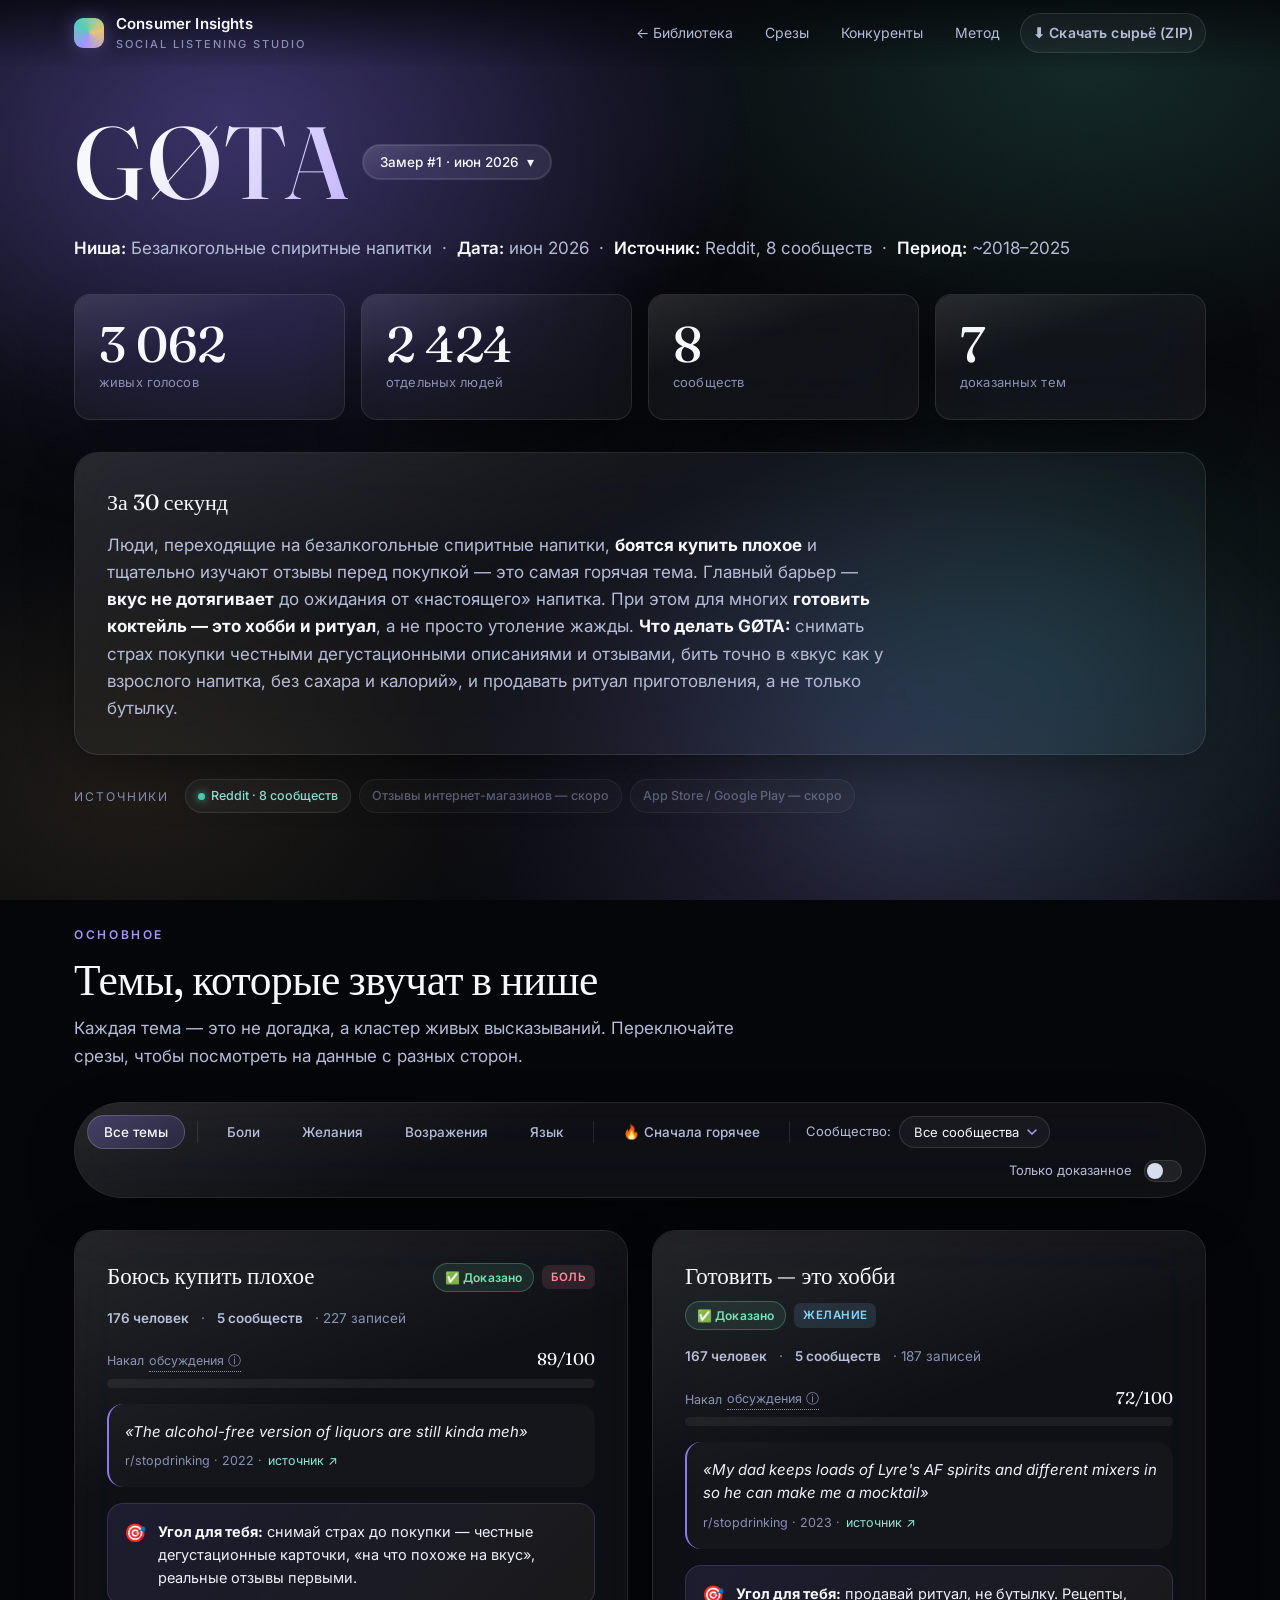
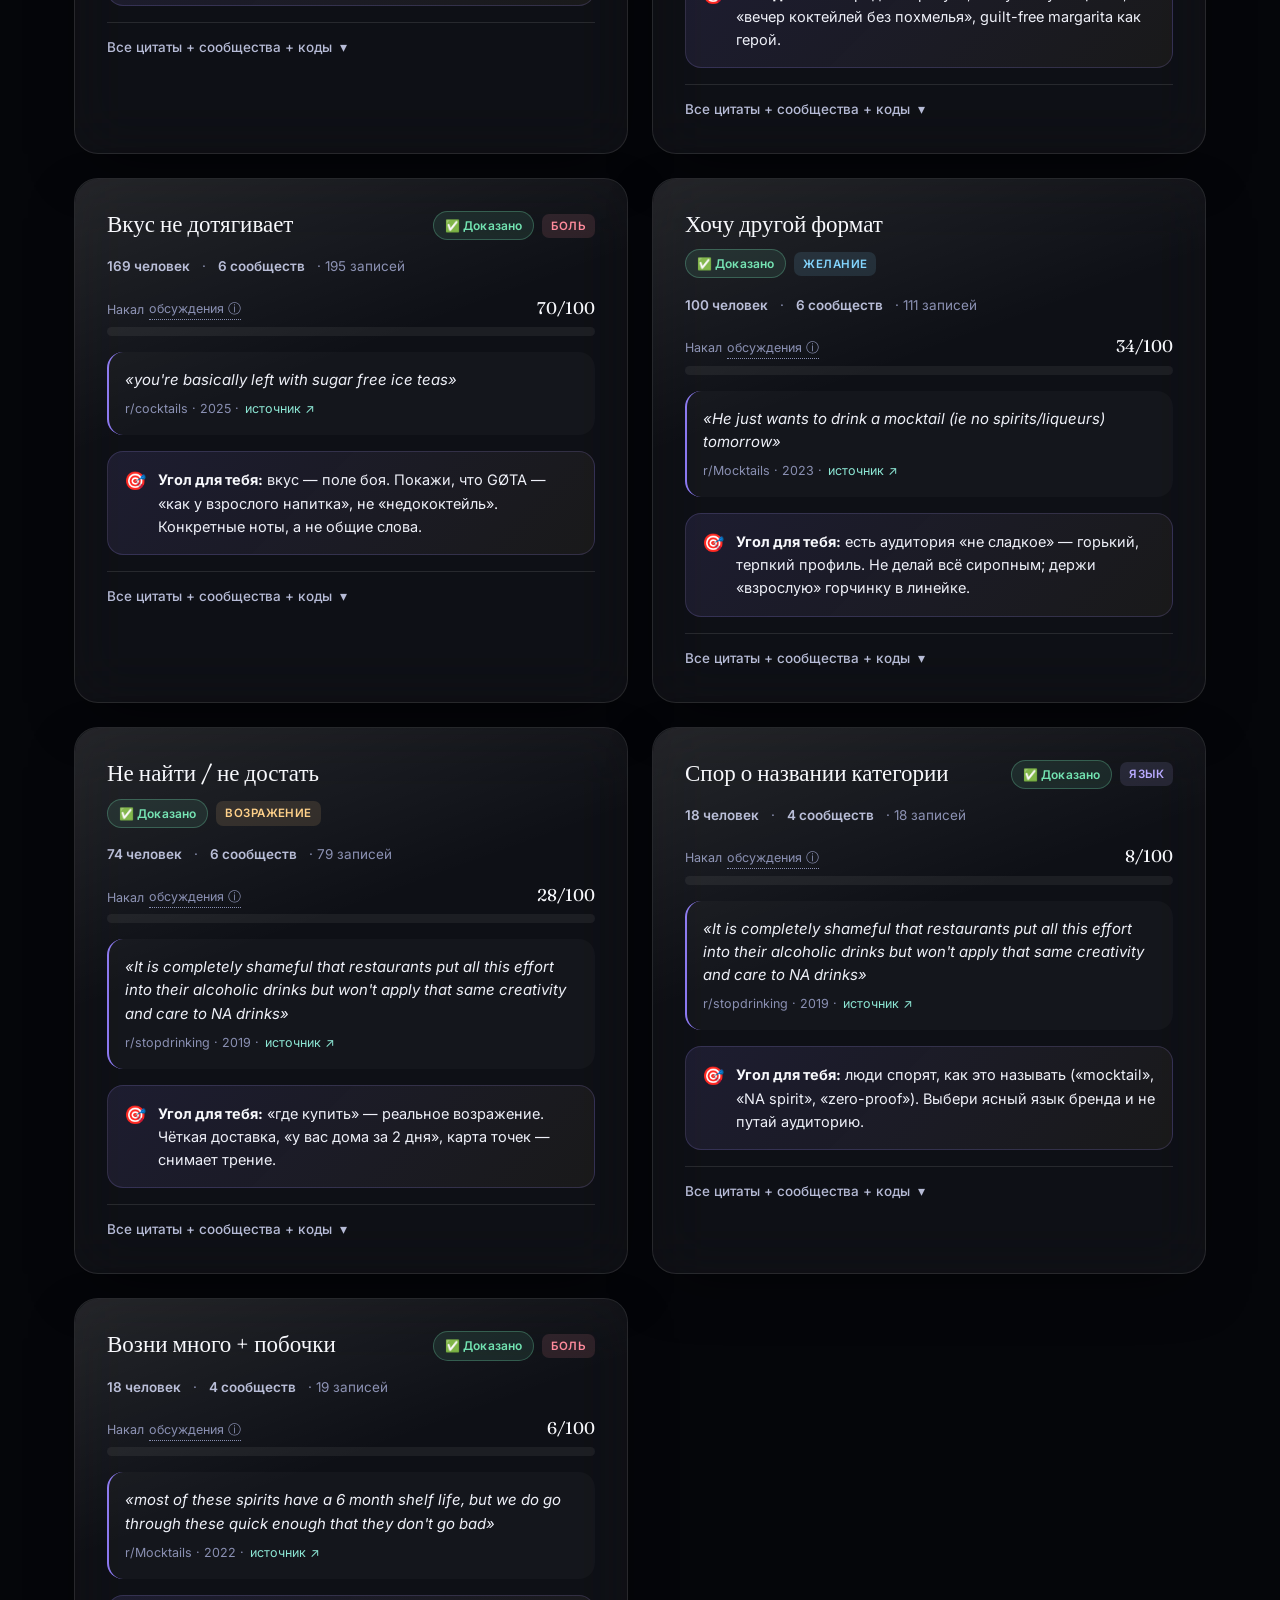
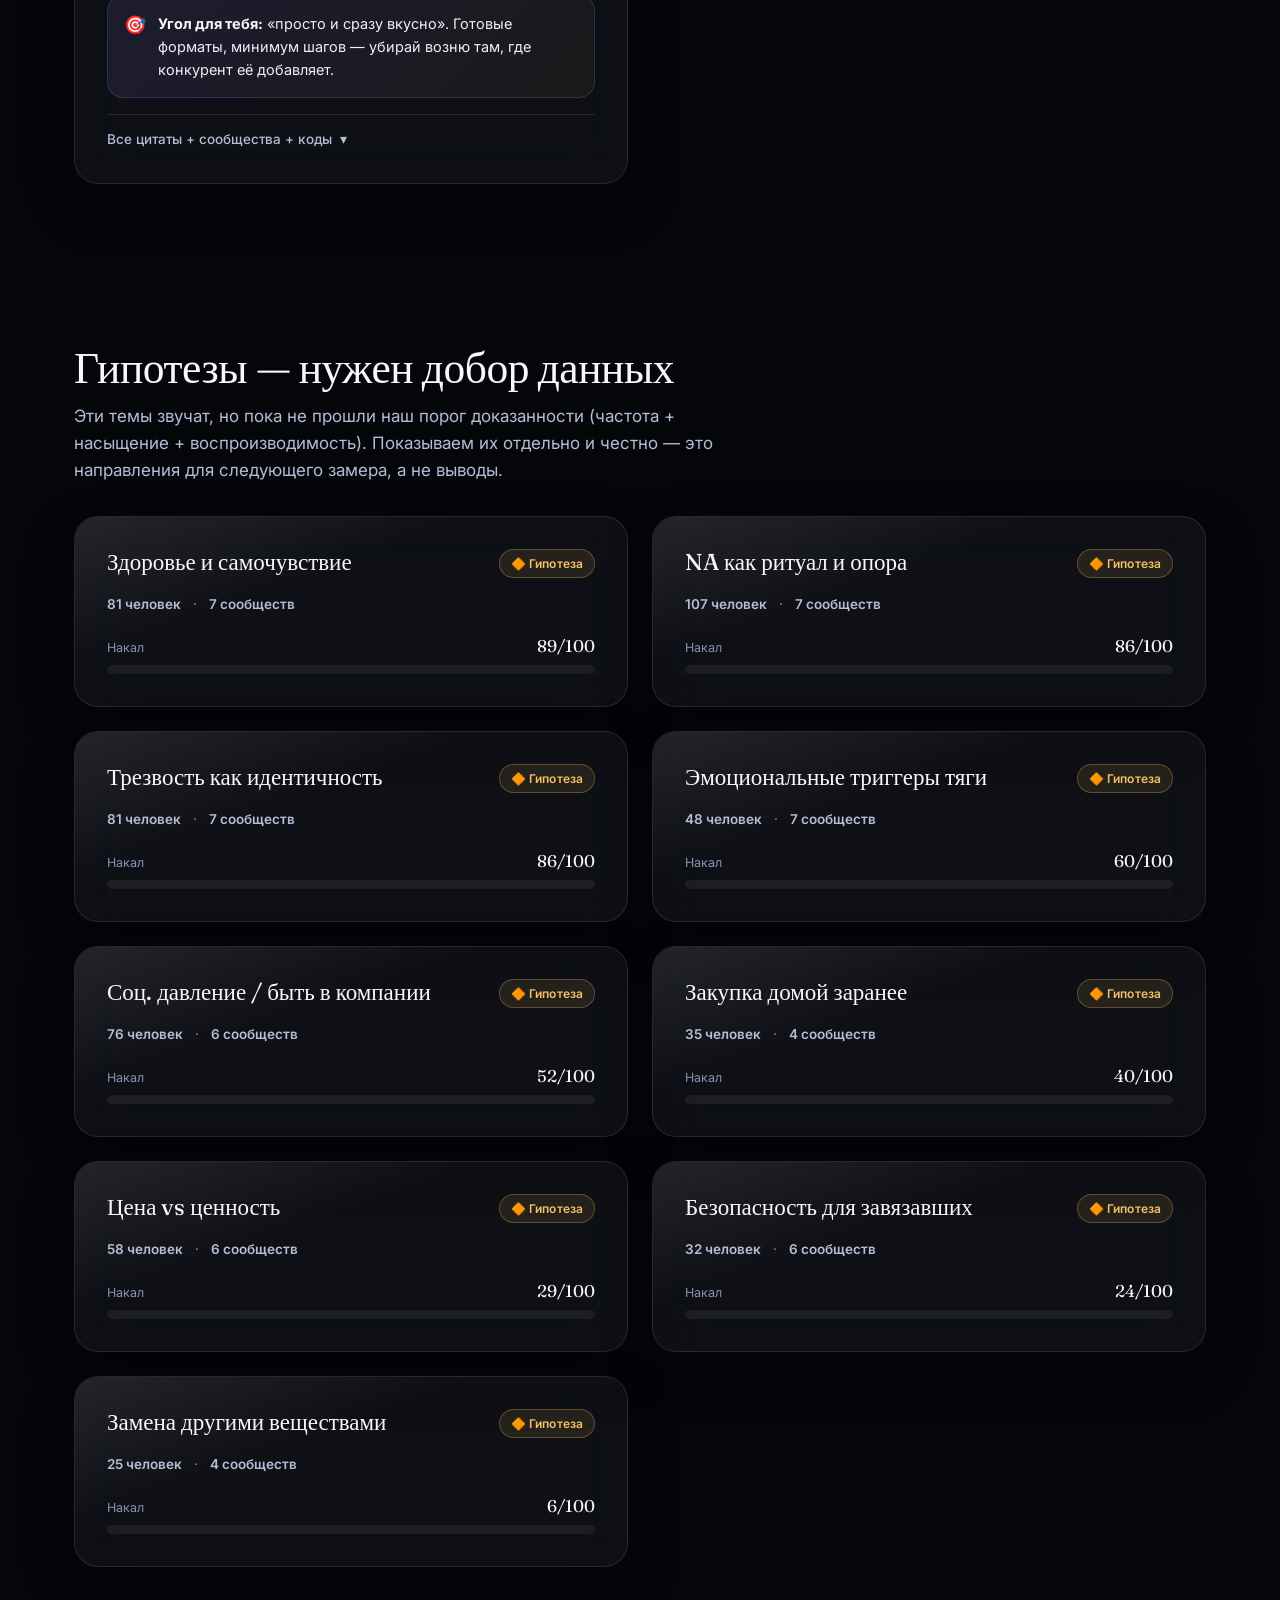
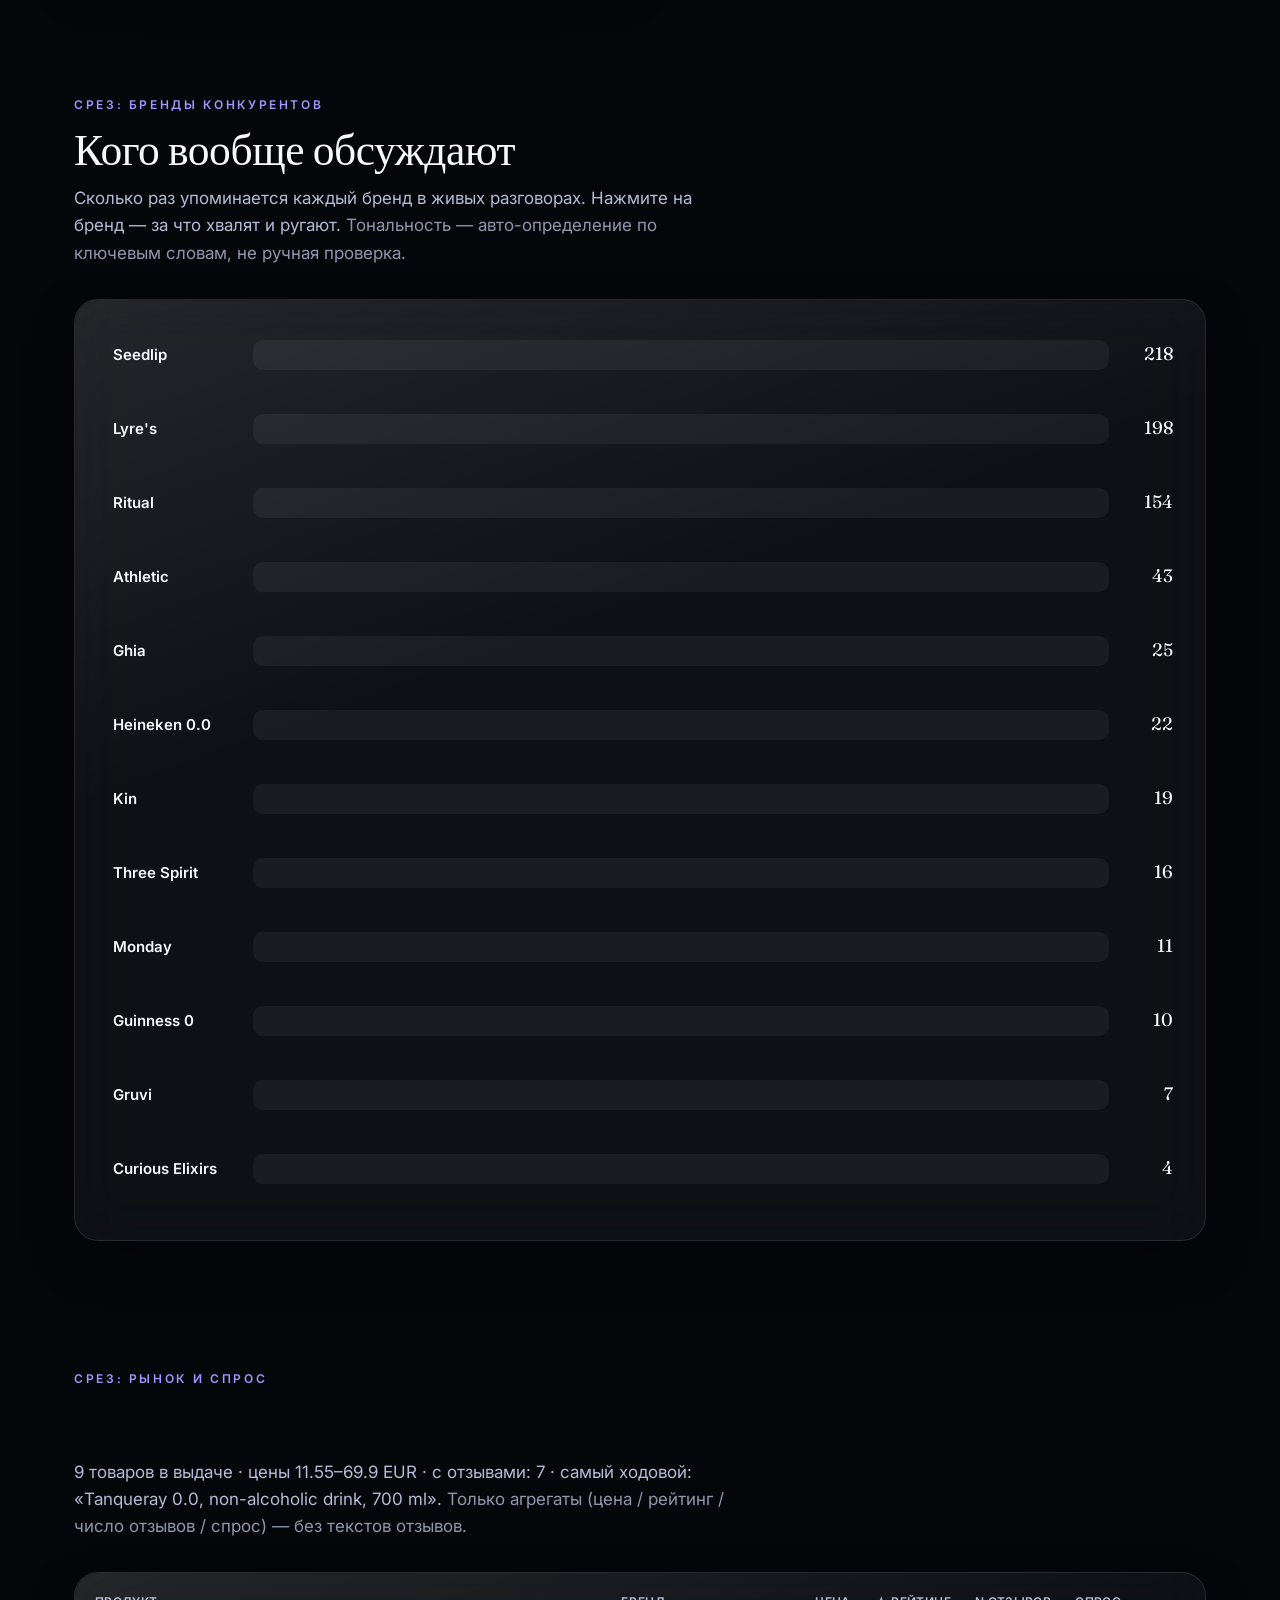
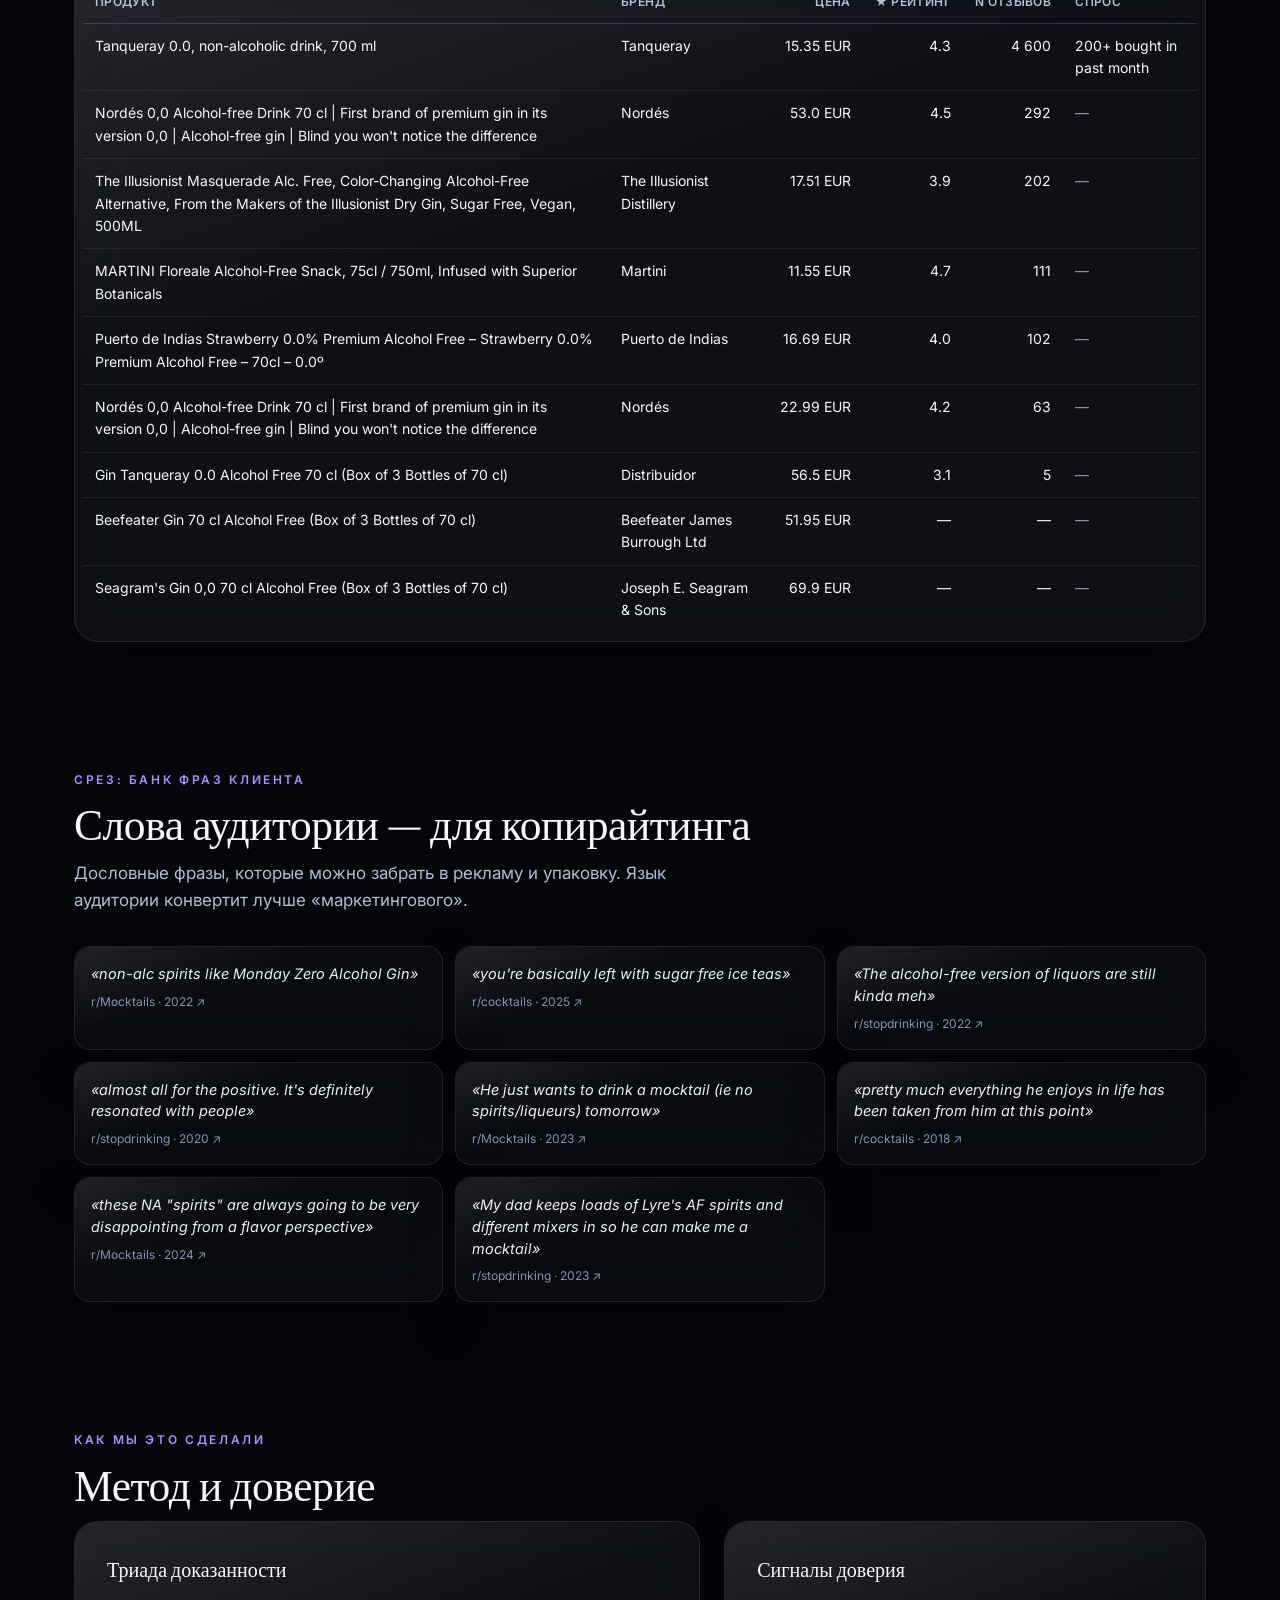
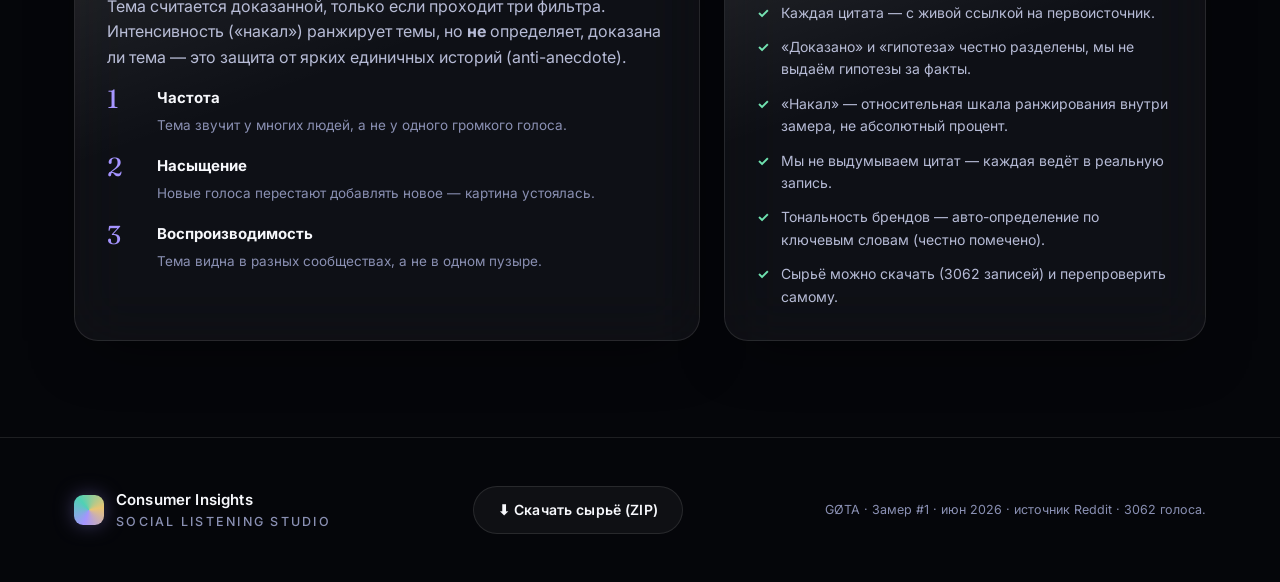
==== commit dca67a59: "publish: consumer-insights 2026-06-09 21:39 [gota]" ====
--- a/report-gota.html
+++ b/report-gota.html
@@ -795,6 +795,110 @@
   </div>
 </section>
 
+<!-- ===================== E-COMMERCE PANEL ===================== -->
+<section id="ecommerce">
+  <div class="shell">
+    <p class="eyebrow reveal">Срез: рынок и спрос</p>
+    <h2 class="section-title reveal" data-delay="1">Отзывы интернет-магазинов</h2>
+    <p class="section-lede reveal" data-delay="2">
+      9 товаров в выдаче ·
+      цены 11.55–69.9 EUR ·
+      с отзывами: 7 ·
+      самый ходовой: «Tanqueray 0.0, non-alcoholic drink, 700 ml».
+      <span class="muted">Только агрегаты (цена / рейтинг / число отзывов / спрос) — без текстов отзывов.</span>
+    </p>
+
+    <div class="glass ec-table-wrap reveal">
+      <table class="ec-table">
+        <thead>
+          <tr>
+            <th>Продукт</th>
+            <th>Бренд</th>
+            <th class="ec-num">Цена</th>
+            <th class="ec-num">★ рейтинг</th>
+            <th class="ec-num">n отзывов</th>
+            <th>Спрос</th>
+          </tr>
+        </thead>
+        <tbody>
+          <tr>
+            <td class="ec-name"><a href="https://www.amazon.es/dp/B08VY28PZV" target="_blank" rel="noopener">Tanqueray 0.0, non-alcoholic drink, 700 ml</a></td>
+            <td>Tanqueray</td>
+            <td class="ec-num">15.35 EUR</td>
+            <td class="ec-num">4.3</td>
+            <td class="ec-num">4 600</td>
+            <td>200+ bought in past month</td>
+          </tr>
+          <tr>
+            <td class="ec-name"><a href="https://www.amazon.es/dp/B07PMLD3H7" target="_blank" rel="noopener">Nordés 0,0 Alcohol-free Drink 70 cl | First brand of premium gin in its version 0,0 | Alcohol-free gin | Blind you won't notice the difference</a></td>
+            <td>Nordés</td>
+            <td class="ec-num">53.0 EUR</td>
+            <td class="ec-num">4.5</td>
+            <td class="ec-num">292</td>
+            <td><span class="muted">—</span></td>
+          </tr>
+          <tr>
+            <td class="ec-name"><a href="https://www.amazon.es/dp/B0CC9FW99B" target="_blank" rel="noopener">The Illusionist Masquerade Alc. Free, Color-Changing Alcohol-Free Alternative, From the Makers of the Illusionist Dry Gin, Sugar Free, Vegan, 500ML</a></td>
+            <td>The Illusionist Distillery</td>
+            <td class="ec-num">17.51 EUR</td>
+            <td class="ec-num">3.9</td>
+            <td class="ec-num">202</td>
+            <td><span class="muted">—</span></td>
+          </tr>
+          <tr>
+            <td class="ec-name"><a href="https://www.amazon.es/dp/B0DXFVRZPN" target="_blank" rel="noopener">MARTINI Floreale Alcohol-Free Snack, 75cl / 750ml, Infused with Superior Botanicals</a></td>
+            <td>Martini</td>
+            <td class="ec-num">11.55 EUR</td>
+            <td class="ec-num">4.7</td>
+            <td class="ec-num">111</td>
+            <td><span class="muted">—</span></td>
+          </tr>
+          <tr>
+            <td class="ec-name"><a href="https://www.amazon.es/dp/B0CW36RG7B" target="_blank" rel="noopener">Puerto de Indias Strawberry 0.0% Premium Alcohol Free – Strawberry 0.0% Premium Alcohol Free – 70cl – 0.0º</a></td>
+            <td>Puerto de Indias</td>
+            <td class="ec-num">16.69 EUR</td>
+            <td class="ec-num">4.0</td>
+            <td class="ec-num">102</td>
+            <td><span class="muted">—</span></td>
+          </tr>
+          <tr>
+            <td class="ec-name"><a href="https://www.amazon.es/dp/B0BYHWVD3B" target="_blank" rel="noopener">Nordés 0,0 Alcohol-free Drink 70 cl | First brand of premium gin in its version 0,0 | Alcohol-free gin | Blind you won't notice the difference</a></td>
+            <td>Nordés</td>
+            <td class="ec-num">22.99 EUR</td>
+            <td class="ec-num">4.2</td>
+            <td class="ec-num">63</td>
+            <td><span class="muted">—</span></td>
+          </tr>
+          <tr>
+            <td class="ec-name"><a href="https://www.amazon.es/dp/B0CHWFQBBF" target="_blank" rel="noopener">Gin Tanqueray 0.0 Alcohol Free 70 cl (Box of 3 Bottles of 70 cl)</a></td>
+            <td>Distribuidor</td>
+            <td class="ec-num">56.5 EUR</td>
+            <td class="ec-num">3.1</td>
+            <td class="ec-num">5</td>
+            <td><span class="muted">—</span></td>
+          </tr>
+          <tr>
+            <td class="ec-name"><a href="https://www.amazon.es/dp/B0DD47S6H5" target="_blank" rel="noopener">Beefeater Gin 70 cl Alcohol Free (Box of 3 Bottles of 70 cl)</a></td>
+            <td>Beefeater James Burrough Ltd</td>
+            <td class="ec-num">51.95 EUR</td>
+            <td class="ec-num">—</td>
+            <td class="ec-num">—</td>
+            <td><span class="muted">—</span></td>
+          </tr>
+          <tr>
+            <td class="ec-name"><a href="https://www.amazon.es/dp/B0DDCKLM1D" target="_blank" rel="noopener">Seagram's Gin 0,0 70 cl Alcohol Free (Box of 3 Bottles of 70 cl)</a></td>
+            <td>Joseph E. Seagram & Sons</td>
+            <td class="ec-num">69.9 EUR</td>
+            <td class="ec-num">—</td>
+            <td class="ec-num">—</td>
+            <td><span class="muted">—</span></td>
+          </tr>
+        </tbody>
+      </table>
+    </div>
+  </div>
+</section>
+
 <!-- ===================== PHRASE BANK ===================== -->
 <section>
   <div class="shell">
--- a/assets/css/site-extra.css
+++ b/assets/css/site-extra.css
@@ -55,3 +55,28 @@
 /* phrase bank items become real links */
 a.phrase { text-decoration: none; display: block; }
 a.phrase:hover { transform: translateY(-2px); }
+
+/* e-commerce panel: prices / demand / competitors table */
+.ec-table-wrap { padding: 8px; overflow-x: auto; }
+.ec-table {
+  width: 100%;
+  border-collapse: collapse;
+  font-size: 14px;
+  color: var(--text-primary, #f4f1ff);
+}
+.ec-table th, .ec-table td {
+  padding: 11px 12px;
+  text-align: left;
+  border-bottom: 1px solid rgba(255,255,255,.08);
+  vertical-align: top;
+}
+.ec-table thead th {
+  font-size: 12px; letter-spacing: .03em; text-transform: uppercase;
+  color: var(--text-secondary); font-weight: 600;
+  border-bottom: 1px solid rgba(139,120,240,.3);
+}
+.ec-table tbody tr:last-child td { border-bottom: none; }
+.ec-table tbody tr:hover { background: rgba(139,120,240,.06); }
+.ec-table .ec-num { text-align: right; white-space: nowrap; }
+.ec-table .ec-name a { color: var(--text-primary, #e8e3ff); text-decoration: none; }
+.ec-table .ec-name a:hover { color: var(--accent, #b9a9ff); text-decoration: underline; }
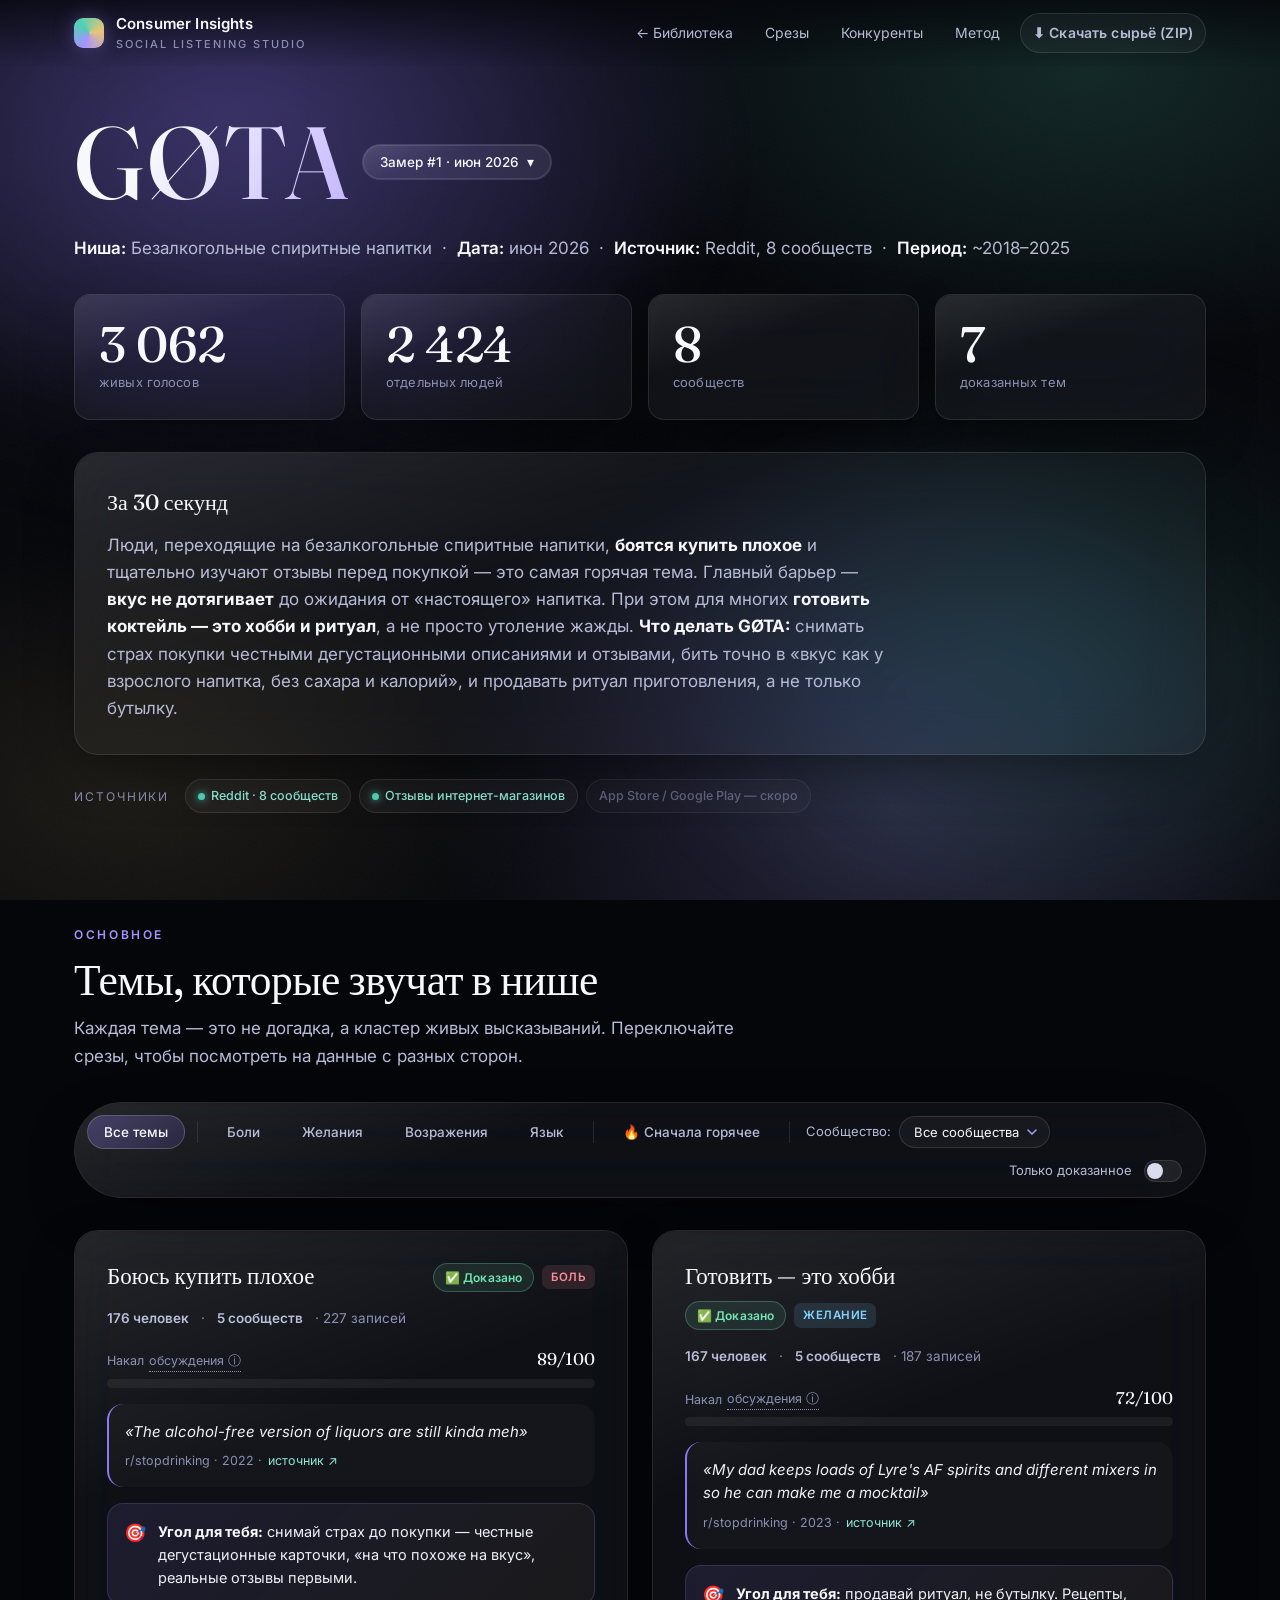
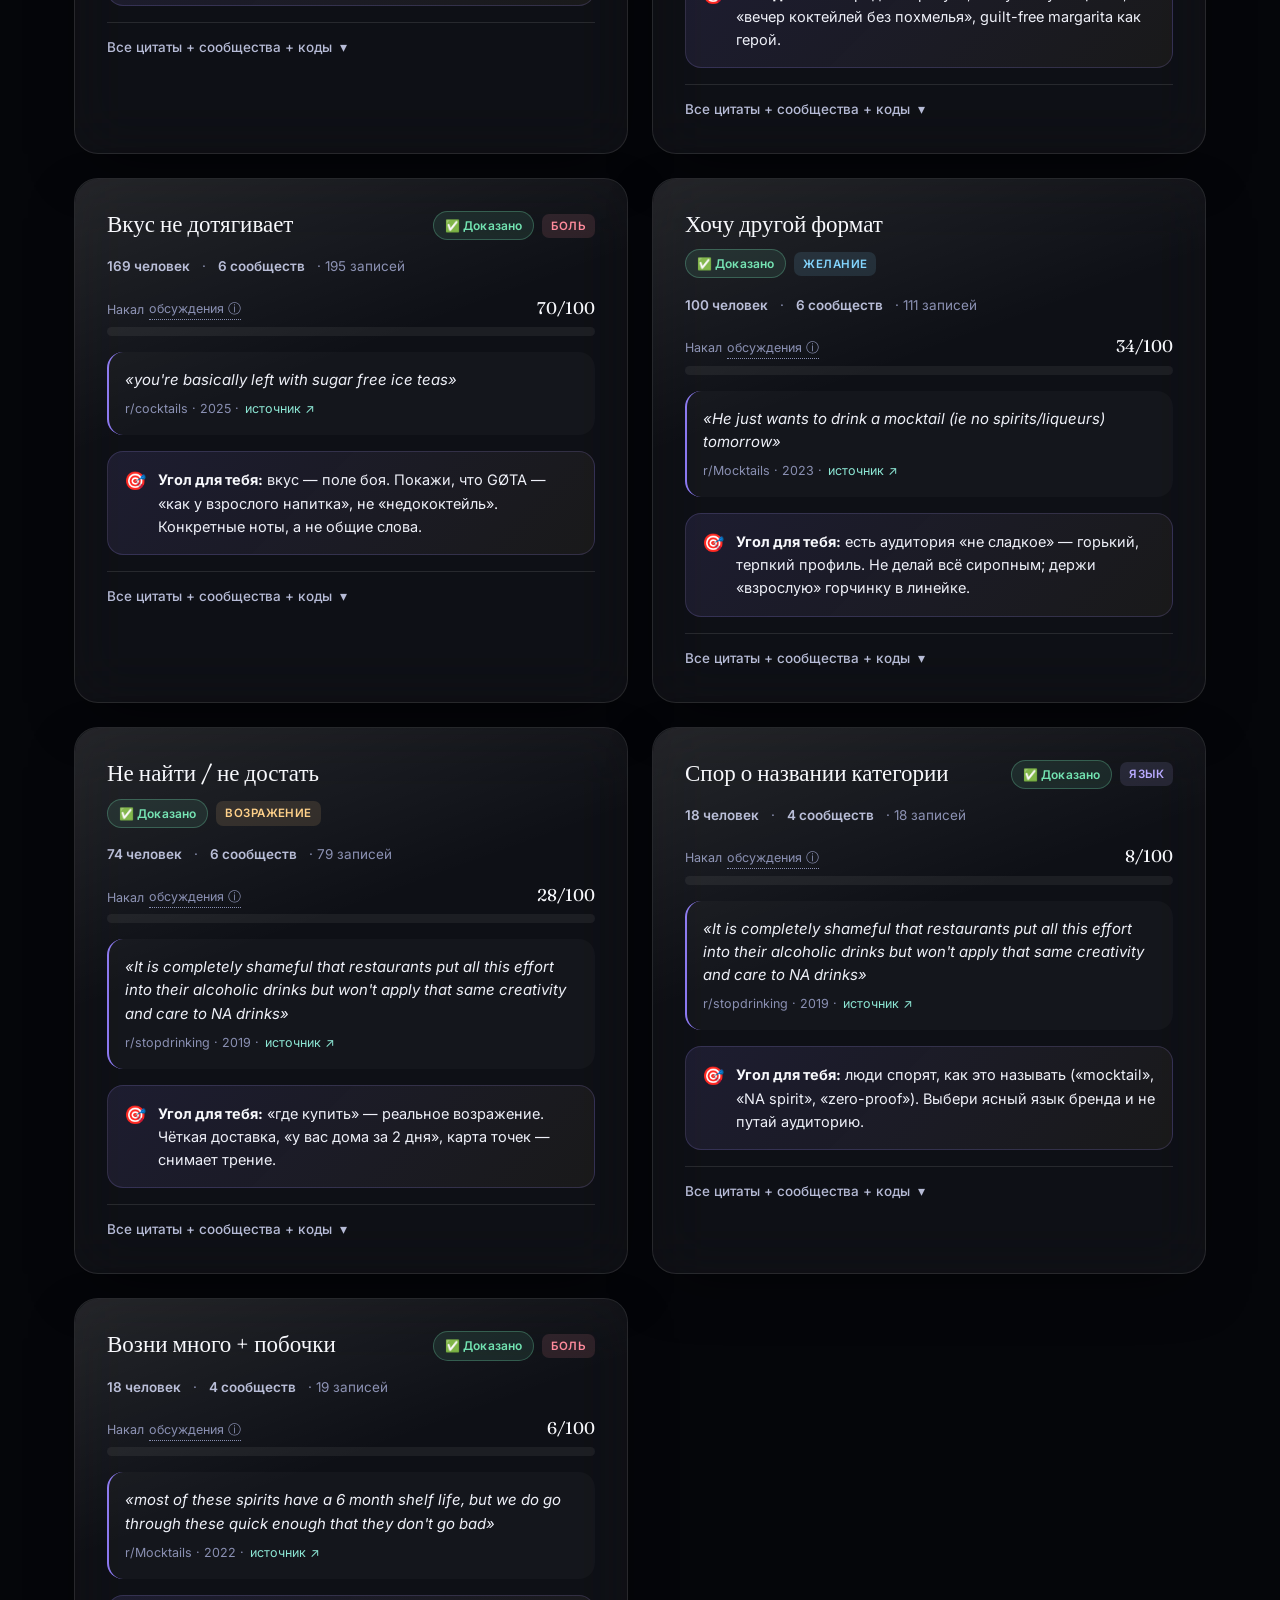
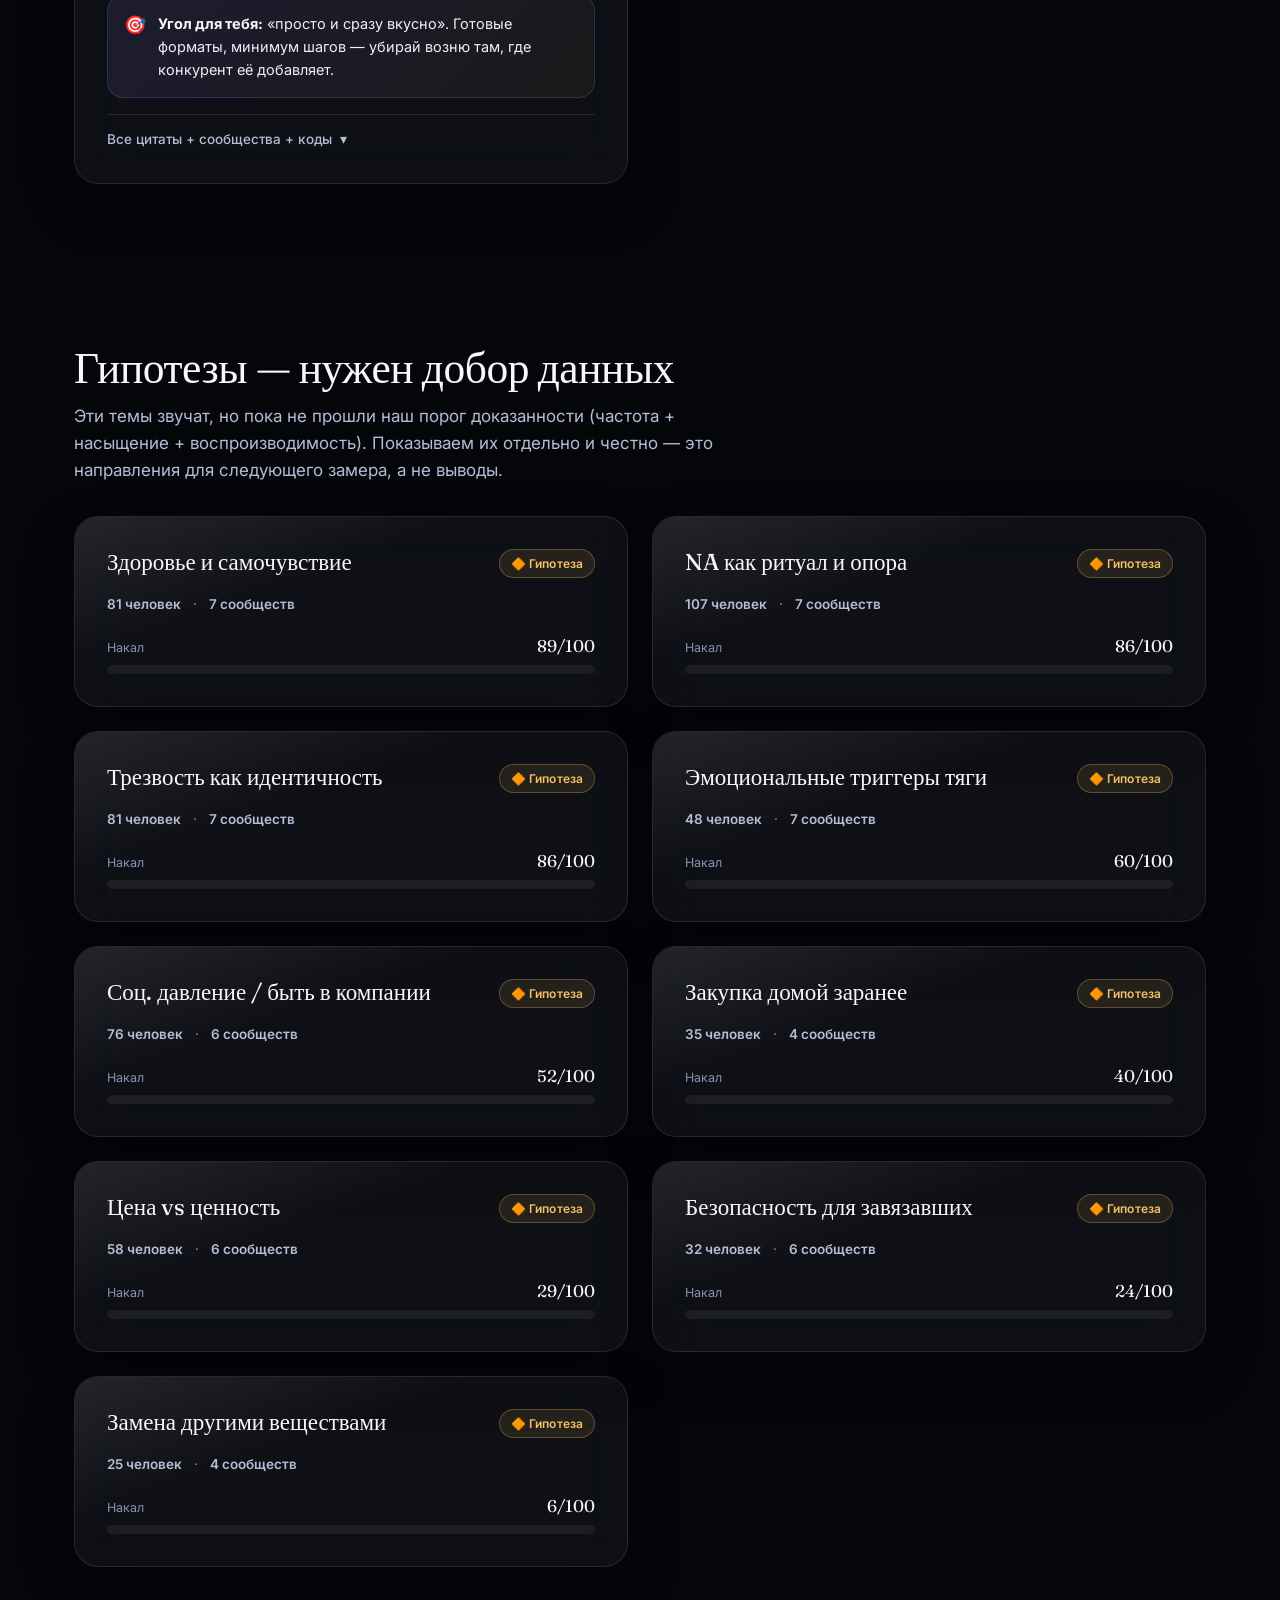
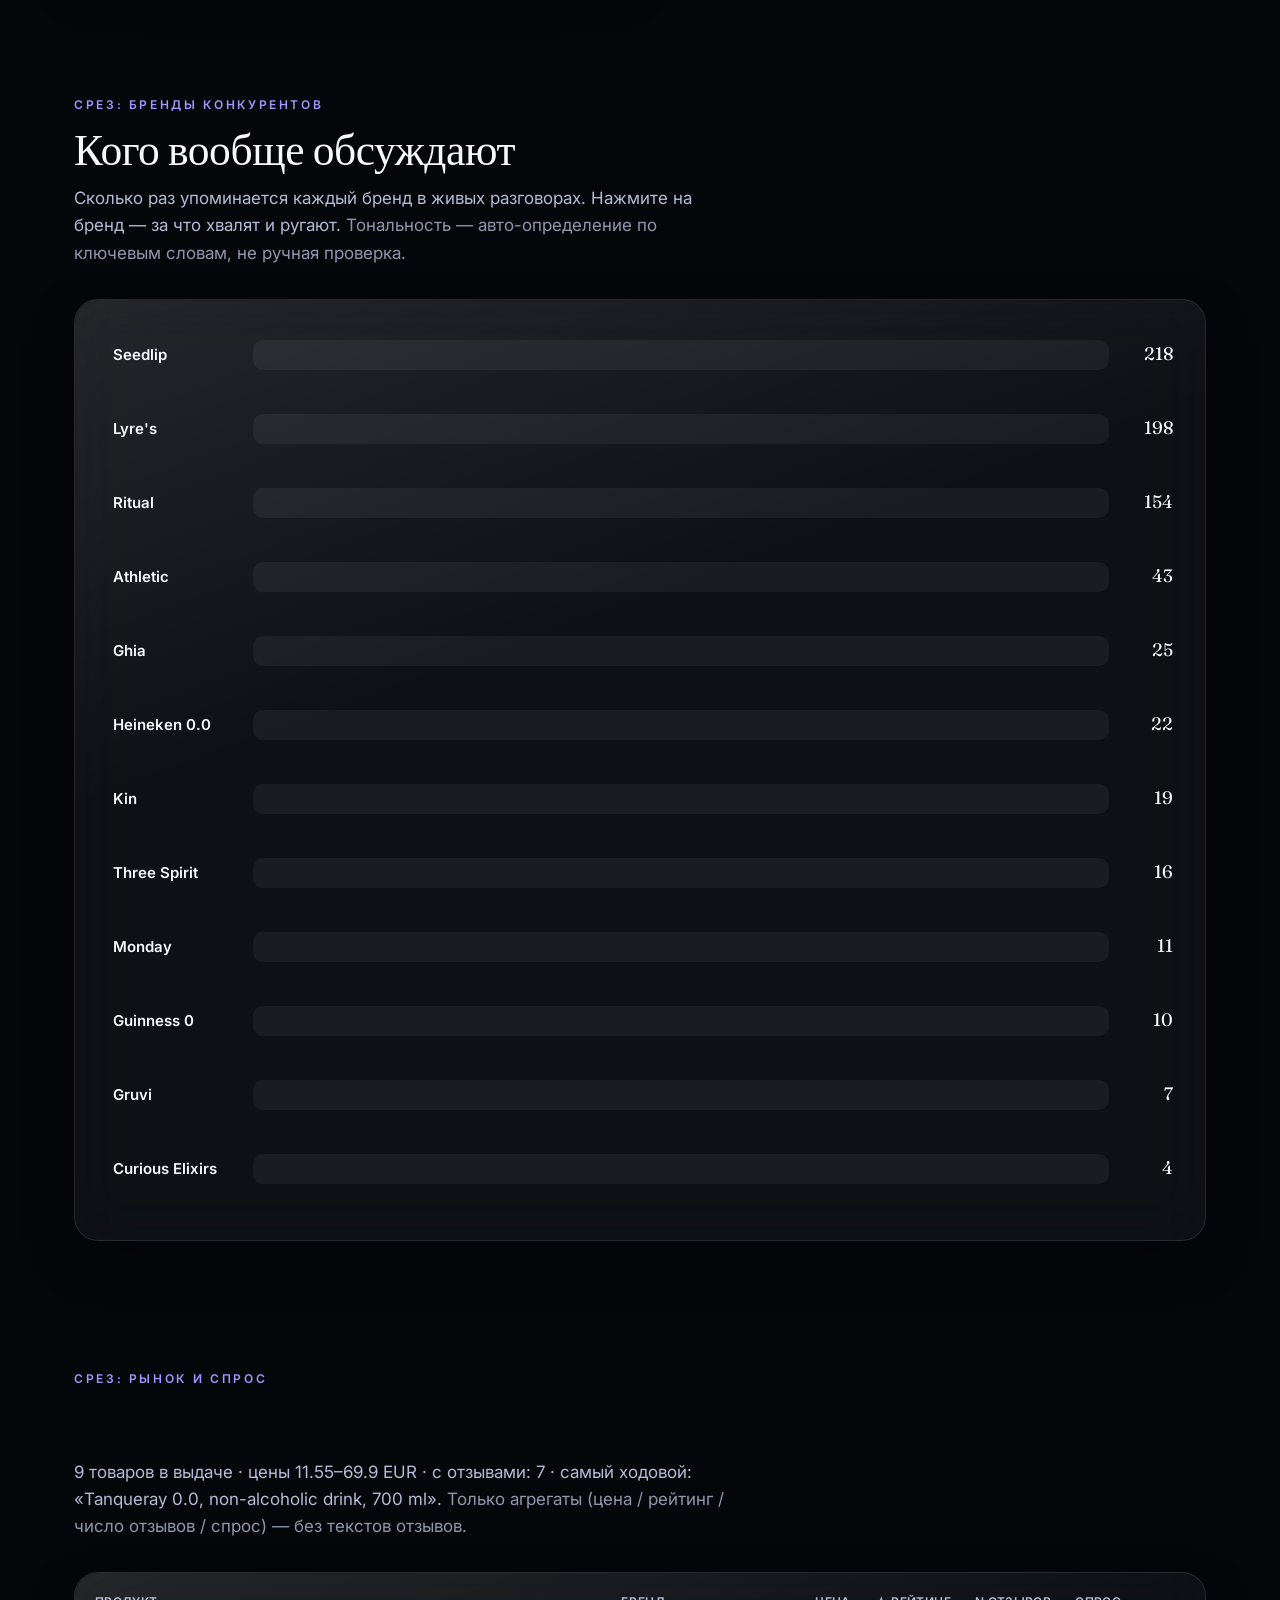
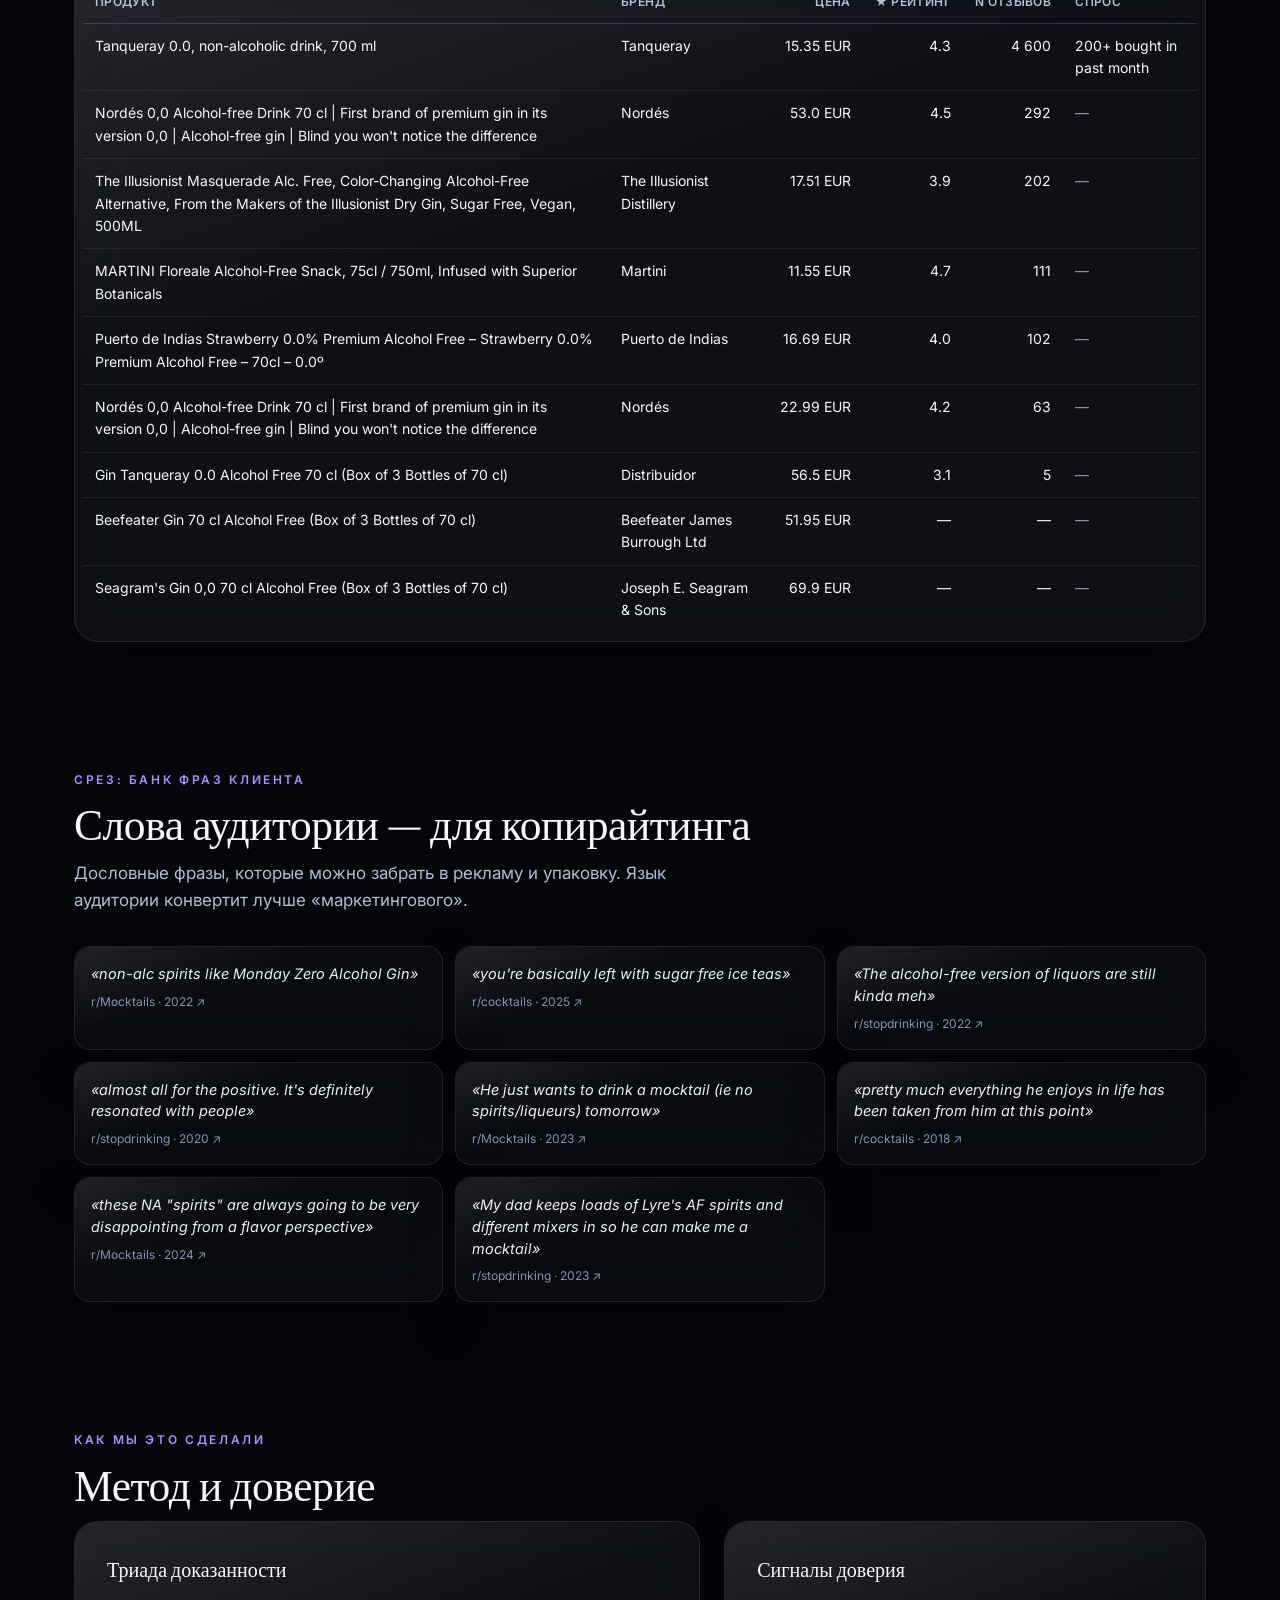
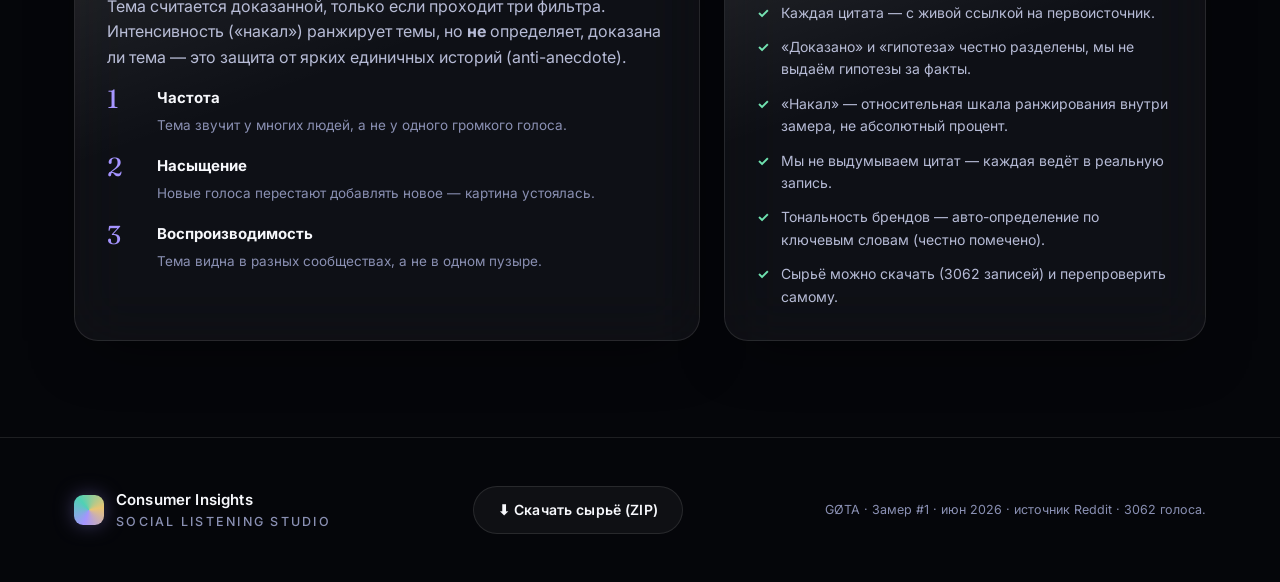
==== commit 6e9f0090: "publish: consumer-insights 2026-06-10 13:04 [fluffy-puff, gota]" ====
--- a/report-gota.html
+++ b/report-gota.html
@@ -58,10 +58,11 @@
 
     <p class="cover__sub reveal" data-delay="1">
       <b>Ниша:</b> Безалкогольные спиритные напитки &nbsp;·&nbsp;
-      <b>Дата:</b> июн 2026 &nbsp;·&nbsp;
-      <b>Источник:</b> Reddit, 8 сообществ &nbsp;·&nbsp;
-      <b>Период:</b> ~2018–2025
-    </p>
+      <b>Дата:</b> июн 2026
+&nbsp;·&nbsp;
+      <b>Источник:</b> Reddit, 8 сообществ
+&nbsp;·&nbsp;
+      <b>Период:</b> ~2018–2025    </p>
 
     <div class="scope-grid">
       <div class="glass scope-cell reveal" data-delay="1">
@@ -91,7 +92,7 @@
     <div class="source-row reveal">
       <span class="source-row__label">Источники</span>
       <span class="chip chip--source"><span class="chip__pulse" aria-hidden="true"></span> Reddit · 8 сообществ</span>
-      <span class="chip chip--soon">Отзывы интернет-магазинов — скоро</span>
+      <span class="chip chip--source"><span class="chip__pulse" aria-hidden="true"></span> Отзывы интернет-магазинов</span>
       <span class="chip chip--soon">App Store / Google Play — скоро</span>
     </div>
   </div>
